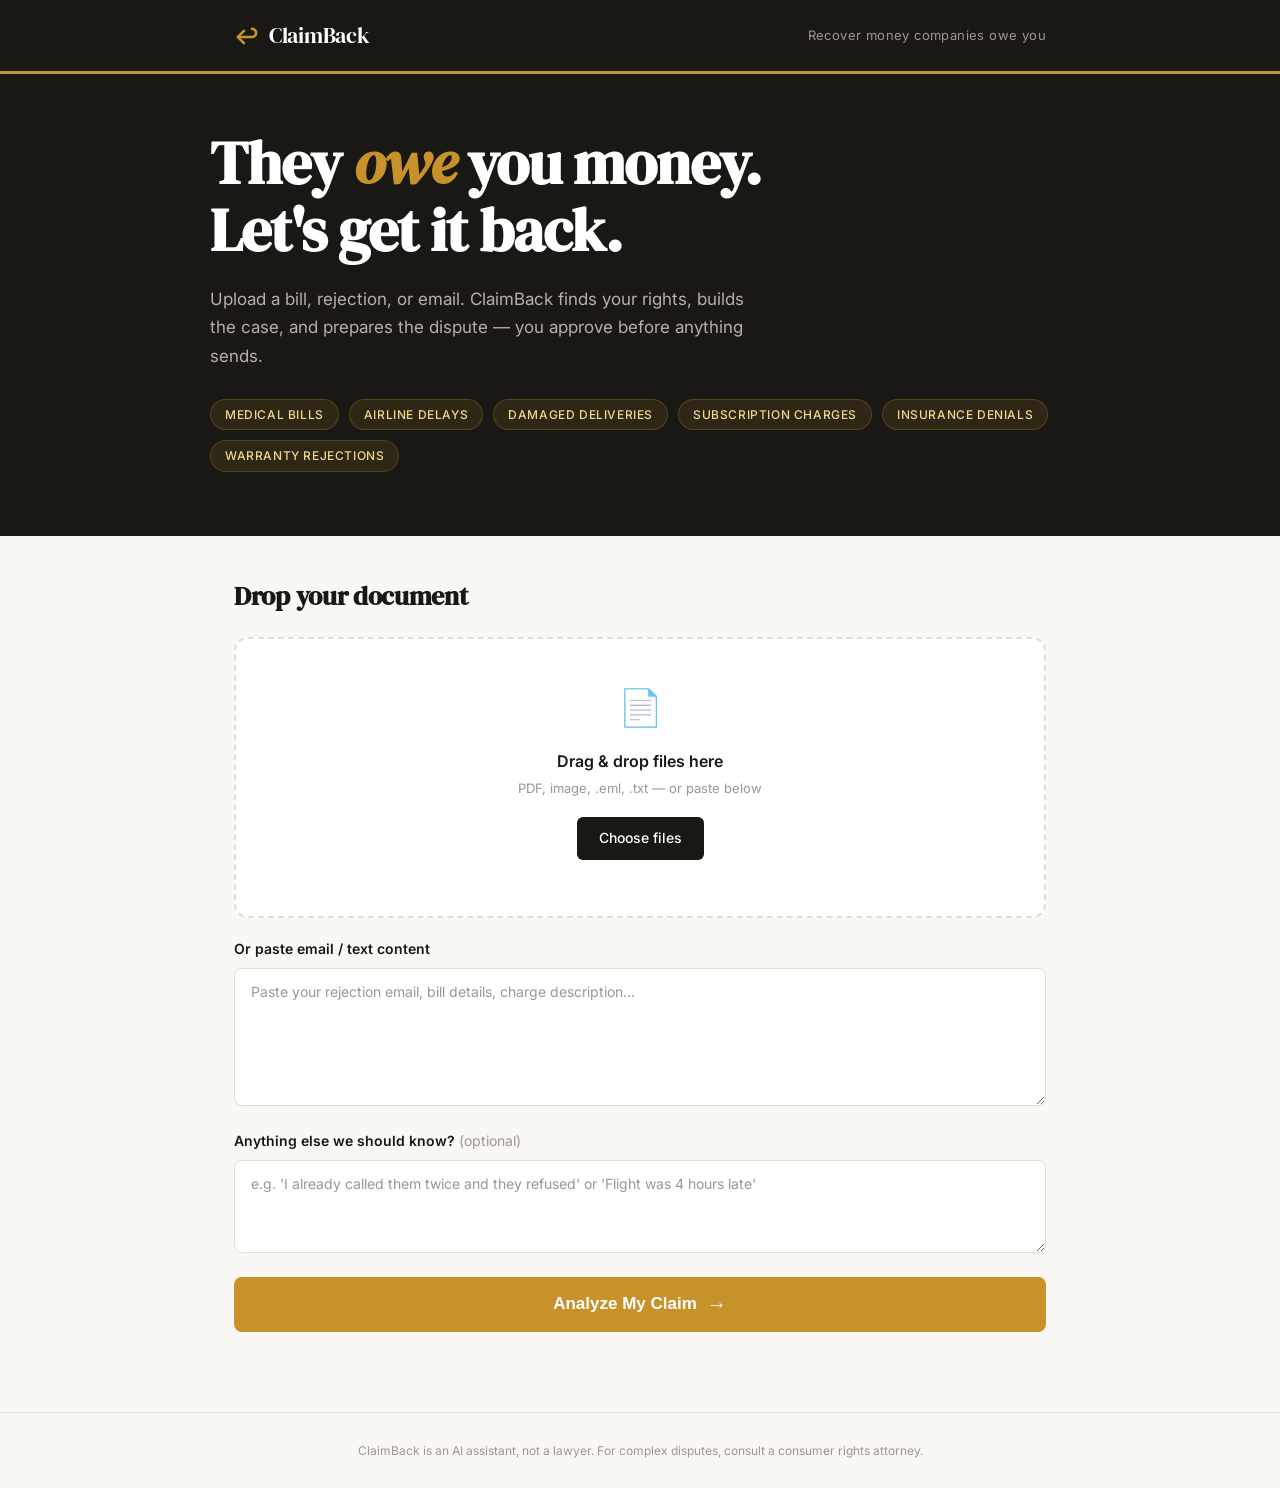
==== templates/index.html @ 79a7c95d "first commit" ====
<!DOCTYPE html>
<html lang="en">
<head>
  <meta charset="UTF-8" />
  <meta name="viewport" content="width=device-width, initial-scale=1.0" />
  <title>ClaimBack — Recover What's Yours</title>
  <link rel="preconnect" href="https://fonts.googleapis.com" />
  <link href="https://fonts.googleapis.com/css2?family=DM+Serif+Display:ital@0;1&family=Inter:wght@400;500;600&family=JetBrains+Mono:wght@400;500&display=swap" rel="stylesheet" />
  <link rel="stylesheet" href="/static/css/style.css" />
</head>
<body>

  <!-- HEADER -->
  <header class="site-header">
    <div class="header-inner">
      <div class="logo">
        <span class="logo-mark">↩</span>
        <span class="logo-text">ClaimBack</span>
      </div>
      <p class="header-tagline">Recover money companies owe you</p>
    </div>
  </header>

  <!-- HERO -->
  <section class="hero" id="start">
    <div class="hero-inner">
      <h1 class="hero-headline">
        They <em>owe</em> you money.<br/>Let's get it back.
      </h1>
      <p class="hero-sub">Upload a bill, rejection, or email. ClaimBack finds your rights, builds the case, and prepares the dispute — you approve before anything sends.</p>
      <div class="hero-types">
        <span>Medical bills</span>
        <span>Airline delays</span>
        <span>Damaged deliveries</span>
        <span>Subscription charges</span>
        <span>Insurance denials</span>
        <span>Warranty rejections</span>
      </div>
    </div>
  </section>

  <!-- UPLOAD PANEL -->
  <main class="main-panel">
    <div class="upload-section" id="upload-section">
      <h2 class="section-label">Drop your document</h2>

      <div class="drop-zone" id="drop-zone">
        <div class="drop-icon">📄</div>
        <p class="drop-primary">Drag & drop files here</p>
        <p class="drop-secondary">PDF, image, .eml, .txt — or paste below</p>
        <label class="btn-upload" for="file-input">Choose files</label>
        <input type="file" id="file-input" multiple accept=".pdf,.png,.jpg,.jpeg,.gif,.webp,.txt,.eml,.msg" hidden />
        <div class="file-list" id="file-list"></div>
      </div>

      <div class="paste-area">
        <label class="paste-label" for="pasted-text">Or paste email / text content</label>
        <textarea id="pasted-text" rows="5" placeholder="Paste your rejection email, bill details, charge description..."></textarea>
      </div>

      <div class="context-area">
        <label class="paste-label" for="user-context">Anything else we should know? <span class="optional">(optional)</span></label>
        <textarea id="user-context" rows="3" placeholder="e.g. 'I already called them twice and they refused' or 'Flight was 4 hours late'"></textarea>
      </div>

      <button class="btn-analyze" id="btn-analyze">
        <span class="btn-text">Analyze My Claim</span>
        <span class="btn-icon">→</span>
      </button>
    </div>

    <!-- LOADING STATE -->
    <div class="loading-state hidden" id="loading-state">
      <div class="pulse-ring"></div>
      <p class="loading-text">Reading your documents...</p>
      <p class="loading-sub">Identifying claim type, legal basis, and dispute path</p>
    </div>

    <!-- RESULTS PANEL -->
    <div class="results-panel hidden" id="results-panel">

      <!-- Claim Overview -->
      <div class="result-card card-overview">
        <div class="card-header">
          <h2 id="res-claim-type">Claim Type</h2>
          <div class="strength-badge" id="res-strength-badge">
            <span id="res-strength">—</span>
          </div>
        </div>
        <p class="card-summary" id="res-summary">—</p>
        <div class="meta-row">
          <div class="meta-item">
            <span class="meta-label">Amount at stake</span>
            <span class="meta-value" id="res-amount">—</span>
          </div>
          <div class="meta-item">
            <span class="meta-label">Best path</span>
            <span class="meta-value" id="res-path">—</span>
          </div>
          <div class="meta-item">
            <span class="meta-label">Submit to</span>
            <span class="meta-value" id="res-submit-to">—</span>
          </div>
        </div>
      </div>

      <!-- Legal Basis -->
      <div class="result-card card-legal">
        <h3 class="card-title">Your Legal Basis</h3>
        <ul class="legal-list" id="res-legal-list"></ul>
      </div>

      <!-- Action Steps -->
      <div class="result-card card-steps">
        <h3 class="card-title">Dispute Plan</h3>
        <ol class="steps-list" id="res-steps-list"></ol>
        <div class="escalation-note" id="res-escalation"></div>
      </div>

      <!-- Missing Evidence / Questions -->
      <div class="result-card card-questions hidden" id="card-questions">
        <h3 class="card-title">⚠ We need a bit more</h3>
        <p class="card-subtitle" id="res-missing-intro">Before we can finalize your claim, please answer:</p>
        <div class="questions-list" id="res-questions-list"></div>
        <div class="reply-area">
          <textarea id="user-reply" rows="4" placeholder="Your answers here..."></textarea>
          <button class="btn-refine" id="btn-refine">
            <span>Update Claim</span>
            <span>→</span>
          </button>
        </div>
      </div>

      <!-- Draft Letter -->
      <div class="result-card card-letter">
        <div class="card-title-row">
          <h3 class="card-title">Draft Claim Letter</h3>
          <button class="btn-copy" id="btn-copy-letter" title="Copy letter">Copy</button>
        </div>
        <pre class="letter-preview" id="res-letter"></pre>
      </div>

      <!-- Approval -->
      <div class="approval-bar" id="approval-bar">
        <div class="approval-info">
          <p class="approval-headline">Ready to submit?</p>
          <p class="approval-sub" id="approval-method-desc">—</p>
        </div>
        <div class="approval-actions">
          <button class="btn-edit-more" id="btn-edit-more">Adjust claim</button>
          <button class="btn-approve" id="btn-approve">
            <span>Approve & Submit</span>
            <span>✓</span>
          </button>
        </div>
      </div>

      <!-- Submitted Confirmation -->
      <div class="confirmation-panel hidden" id="confirmation-panel">
        <div class="confirm-icon">✓</div>
        <h2 class="confirm-headline">Claim Package Ready</h2>
        <p class="confirm-sub" id="confirm-instructions"></p>
        <div class="confirm-actions">
          <button class="btn-copy-all" id="btn-copy-all">Copy full claim package</button>
          <button class="btn-new-claim" onclick="resetApp()">Start a new claim</button>
        </div>
      </div>

    </div>
  </main>

  <!-- FOOTER -->
  <footer class="site-footer">
    <p>ClaimBack is an AI assistant, not a lawyer. For complex disputes, consult a consumer rights attorney.</p>
  </footer>

  <script src="/static/js/app.js"></script>
</body>
</html>
---- static/css/style.css ----
/* ===================================================
   CLAIMBACK — Design tokens
   Palette: Near-black charcoal + amber gold + slate + warm white
   Typography: DM Serif Display (display) + Inter (body) + JetBrains Mono (letter)
   Signature: The "receipt tape" letter preview with monospaced font
=================================================== */

:root {
  --ink: #1a1814;
  --ink-muted: #5a5650;
  --ink-faint: #9b978f;
  --gold: #c8922a;
  --gold-light: #f0d98a;
  --gold-bg: #fdf6e3;
  --slate: #3a4a5c;
  --slate-light: #dce6f0;
  --cream: #faf8f4;
  --white: #ffffff;
  --red: #c0392b;
  --red-bg: #fdecea;
  --green: #1e7e5a;
  --green-bg: #e6f5ef;
  --border: #e2ddd6;
  --shadow-sm: 0 1px 3px rgba(26,24,20,0.08);
  --shadow-md: 0 4px 16px rgba(26,24,20,0.10);
  --shadow-lg: 0 12px 40px rgba(26,24,20,0.14);
  --radius: 8px;
  --radius-lg: 14px;
}

*, *::before, *::after { box-sizing: border-box; margin: 0; padding: 0; }

body {
  font-family: 'Inter', sans-serif;
  background: var(--cream);
  color: var(--ink);
  line-height: 1.6;
  min-height: 100vh;
}

/* ===== HEADER ===== */
.site-header {
  background: var(--ink);
  padding: 18px 0;
  position: sticky;
  top: 0;
  z-index: 100;
  border-bottom: 3px solid var(--gold);
}

.header-inner {
  max-width: 860px;
  margin: 0 auto;
  padding: 0 24px;
  display: flex;
  align-items: center;
  justify-content: space-between;
}

.logo {
  display: flex;
  align-items: center;
  gap: 10px;
}

.logo-mark {
  font-size: 22px;
  color: var(--gold);
  font-weight: 700;
  line-height: 1;
}

.logo-text {
  font-family: 'DM Serif Display', serif;
  font-size: 22px;
  color: var(--white);
  letter-spacing: -0.3px;
}

.header-tagline {
  font-size: 13px;
  color: var(--ink-faint);
  letter-spacing: 0.4px;
}

/* ===== HERO ===== */
.hero {
  background: var(--ink);
  padding: 56px 24px 64px;
}

.hero-inner {
  max-width: 860px;
  margin: 0 auto;
}

.hero-headline {
  font-family: 'DM Serif Display', serif;
  font-size: clamp(38px, 6vw, 60px);
  color: var(--white);
  line-height: 1.12;
  letter-spacing: -1px;
  margin-bottom: 20px;
}

.hero-headline em {
  font-style: italic;
  color: var(--gold);
}

.hero-sub {
  color: #b8b0a4;
  font-size: 17px;
  max-width: 560px;
  margin-bottom: 28px;
  line-height: 1.7;
}

.hero-types {
  display: flex;
  flex-wrap: wrap;
  gap: 10px;
}

.hero-types span {
  font-size: 12px;
  font-weight: 500;
  letter-spacing: 0.6px;
  text-transform: uppercase;
  color: var(--gold-light);
  background: rgba(200,146,42,0.12);
  border: 1px solid rgba(200,146,42,0.25);
  border-radius: 20px;
  padding: 5px 14px;
}

/* ===== MAIN PANEL ===== */
.main-panel {
  max-width: 860px;
  margin: 0 auto;
  padding: 40px 24px 80px;
}

/* ===== UPLOAD SECTION ===== */
.upload-section {}

.section-label {
  font-family: 'DM Serif Display', serif;
  font-size: 26px;
  color: var(--ink);
  margin-bottom: 20px;
  letter-spacing: -0.3px;
}

.drop-zone {
  border: 2px dashed var(--border);
  border-radius: var(--radius-lg);
  padding: 40px 32px;
  text-align: center;
  background: var(--white);
  transition: border-color 0.2s, background 0.2s;
  cursor: pointer;
  margin-bottom: 20px;
}

.drop-zone.drag-over {
  border-color: var(--gold);
  background: var(--gold-bg);
}

.drop-icon { font-size: 36px; margin-bottom: 12px; }

.drop-primary {
  font-size: 16px;
  font-weight: 600;
  color: var(--ink);
  margin-bottom: 4px;
}

.drop-secondary {
  font-size: 13px;
  color: var(--ink-faint);
  margin-bottom: 18px;
}

.btn-upload {
  display: inline-block;
  background: var(--ink);
  color: var(--white);
  font-size: 14px;
  font-weight: 500;
  padding: 10px 22px;
  border-radius: 6px;
  cursor: pointer;
  transition: background 0.15s;
}

.btn-upload:hover { background: var(--slate); }

.file-list {
  margin-top: 16px;
  display: flex;
  flex-wrap: wrap;
  gap: 8px;
  justify-content: center;
}

.file-chip {
  display: flex;
  align-items: center;
  gap: 6px;
  background: var(--gold-bg);
  border: 1px solid var(--gold-light);
  border-radius: 20px;
  padding: 4px 12px;
  font-size: 13px;
  color: var(--ink);
}

.file-chip button {
  background: none;
  border: none;
  cursor: pointer;
  color: var(--ink-faint);
  font-size: 15px;
  line-height: 1;
  padding: 0;
}

.paste-label {
  display: block;
  font-size: 14px;
  font-weight: 600;
  color: var(--ink);
  margin-bottom: 8px;
}

.paste-label .optional {
  font-weight: 400;
  color: var(--ink-faint);
}

.paste-area, .context-area {
  margin-bottom: 16px;
}

textarea {
  width: 100%;
  border: 1.5px solid var(--border);
  border-radius: var(--radius);
  padding: 12px 16px;
  font-family: 'Inter', sans-serif;
  font-size: 14px;
  color: var(--ink);
  background: var(--white);
  resize: vertical;
  transition: border-color 0.15s;
  line-height: 1.6;
}

textarea:focus {
  outline: none;
  border-color: var(--gold);
}

textarea::placeholder { color: var(--ink-faint); }

.btn-analyze {
  width: 100%;
  display: flex;
  align-items: center;
  justify-content: center;
  gap: 10px;
  background: var(--gold);
  color: var(--white);
  border: none;
  border-radius: var(--radius);
  padding: 16px 32px;
  font-size: 17px;
  font-weight: 600;
  cursor: pointer;
  transition: background 0.15s, transform 0.1s;
  margin-top: 8px;
}

.btn-analyze:hover { background: #b07c20; }
.btn-analyze:active { transform: scale(0.99); }

.btn-icon { font-size: 20px; }

/* ===== LOADING ===== */
.loading-state {
  text-align: center;
  padding: 60px 0;
}

.pulse-ring {
  width: 56px;
  height: 56px;
  border: 4px solid var(--gold-light);
  border-top-color: var(--gold);
  border-radius: 50%;
  margin: 0 auto 24px;
  animation: spin 0.9s linear infinite;
}

@keyframes spin { to { transform: rotate(360deg); } }

.loading-text {
  font-family: 'DM Serif Display', serif;
  font-size: 22px;
  color: var(--ink);
  margin-bottom: 6px;
}

.loading-sub {
  font-size: 14px;
  color: var(--ink-faint);
}

/* ===== RESULTS ===== */
.results-panel {
  display: flex;
  flex-direction: column;
  gap: 20px;
}

.result-card {
  background: var(--white);
  border: 1.5px solid var(--border);
  border-radius: var(--radius-lg);
  padding: 28px 32px;
  box-shadow: var(--shadow-sm);
}

/* Overview card */
.card-overview {
  border-left: 5px solid var(--gold);
}

.card-header {
  display: flex;
  align-items: flex-start;
  justify-content: space-between;
  margin-bottom: 12px;
  gap: 16px;
}

.card-header h2 {
  font-family: 'DM Serif Display', serif;
  font-size: 22px;
  color: var(--ink);
  letter-spacing: -0.2px;
}

.strength-badge {
  flex-shrink: 0;
  border-radius: 20px;
  padding: 5px 14px;
  font-size: 13px;
  font-weight: 600;
  letter-spacing: 0.5px;
  text-transform: uppercase;
}

.strength-badge.strong { background: var(--green-bg); color: var(--green); }
.strength-badge.moderate { background: var(--gold-bg); color: var(--gold); }
.strength-badge.weak { background: var(--red-bg); color: var(--red); }

.card-summary {
  color: var(--ink-muted);
  font-size: 15px;
  margin-bottom: 20px;
  line-height: 1.7;
}

.meta-row {
  display: flex;
  gap: 32px;
  flex-wrap: wrap;
}

.meta-item {}

.meta-label {
  display: block;
  font-size: 11px;
  font-weight: 600;
  text-transform: uppercase;
  letter-spacing: 0.7px;
  color: var(--ink-faint);
  margin-bottom: 3px;
}

.meta-value {
  font-size: 16px;
  font-weight: 600;
  color: var(--ink);
}

/* Legal card */
.card-title {
  font-family: 'DM Serif Display', serif;
  font-size: 18px;
  color: var(--ink);
  margin-bottom: 14px;
}

.card-subtitle {
  font-size: 14px;
  color: var(--ink-muted);
  margin-bottom: 14px;
}

.legal-list {
  list-style: none;
  display: flex;
  flex-wrap: wrap;
  gap: 8px;
}

.legal-list li {
  background: var(--slate-light);
  color: var(--slate);
  font-size: 13px;
  font-weight: 500;
  padding: 5px 14px;
  border-radius: 20px;
  border: 1px solid #c8d8ea;
}

/* Steps */
.steps-list {
  list-style: none;
  counter-reset: steps;
  display: flex;
  flex-direction: column;
  gap: 10px;
  margin-bottom: 16px;
}

.steps-list li {
  counter-increment: steps;
  display: flex;
  gap: 14px;
  align-items: flex-start;
  font-size: 15px;
  color: var(--ink);
  line-height: 1.6;
}

.steps-list li::before {
  content: counter(steps);
  flex-shrink: 0;
  width: 26px;
  height: 26px;
  background: var(--ink);
  color: var(--white);
  border-radius: 50%;
  font-size: 12px;
  font-weight: 700;
  display: flex;
  align-items: center;
  justify-content: center;
  margin-top: 2px;
}

.escalation-note {
  background: var(--gold-bg);
  border-left: 3px solid var(--gold);
  border-radius: 0 var(--radius) var(--radius) 0;
  padding: 10px 14px;
  font-size: 13px;
  color: var(--ink-muted);
  display: none;
}

.escalation-note.visible { display: block; }

/* Questions card */
.card-questions {
  border: 2px solid var(--gold);
}

.questions-list {
  display: flex;
  flex-direction: column;
  gap: 8px;
  margin-bottom: 14px;
}

.question-item {
  background: var(--gold-bg);
  border-radius: var(--radius);
  padding: 10px 14px;
  font-size: 14px;
  color: var(--ink);
  line-height: 1.6;
}

.question-item::before {
  content: "→ ";
  color: var(--gold);
  font-weight: 600;
}

.reply-area {
  display: flex;
  flex-direction: column;
  gap: 10px;
}

.btn-refine {
  align-self: flex-end;
  display: flex;
  gap: 8px;
  align-items: center;
  background: var(--gold);
  color: var(--white);
  border: none;
  border-radius: 6px;
  padding: 10px 20px;
  font-size: 14px;
  font-weight: 600;
  cursor: pointer;
  transition: background 0.15s;
}

.btn-refine:hover { background: #b07c20; }

/* Letter */
.card-letter {
  background: #fefcf7;
}

.card-title-row {
  display: flex;
  align-items: center;
  justify-content: space-between;
  margin-bottom: 16px;
}

.btn-copy {
  background: none;
  border: 1.5px solid var(--border);
  border-radius: 6px;
  padding: 6px 14px;
  font-size: 13px;
  font-weight: 500;
  cursor: pointer;
  color: var(--ink);
  transition: all 0.15s;
}

.btn-copy:hover { border-color: var(--ink); }
.btn-copy.copied { border-color: var(--green); color: var(--green); }

.letter-preview {
  font-family: 'JetBrains Mono', monospace;
  font-size: 13px;
  line-height: 1.8;
  color: var(--ink);
  white-space: pre-wrap;
  word-break: break-word;
  background: var(--white);
  border: 1.5px solid var(--border);
  border-radius: var(--radius);
  padding: 20px 24px;
  /* Signature element: receipt tape top edge */
  border-top: none;
  position: relative;
}

.letter-preview::before {
  content: '';
  display: block;
  position: absolute;
  top: 0;
  left: -1.5px;
  right: -1.5px;
  height: 8px;
  background: repeating-linear-gradient(
    90deg,
    var(--border) 0px,
    var(--border) 6px,
    transparent 6px,
    transparent 12px
  );
  border-radius: var(--radius) var(--radius) 0 0;
}

/* ===== APPROVAL BAR ===== */
.approval-bar {
  background: var(--ink);
  border-radius: var(--radius-lg);
  padding: 24px 28px;
  display: flex;
  align-items: center;
  justify-content: space-between;
  gap: 20px;
  flex-wrap: wrap;
}

.approval-headline {
  font-family: 'DM Serif Display', serif;
  font-size: 18px;
  color: var(--white);
  margin-bottom: 4px;
}

.approval-sub {
  font-size: 13px;
  color: #9b978f;
}

.approval-actions {
  display: flex;
  gap: 12px;
  align-items: center;
}

.btn-edit-more {
  background: none;
  border: 1.5px solid rgba(255,255,255,0.25);
  color: var(--white);
  border-radius: 6px;
  padding: 10px 18px;
  font-size: 14px;
  font-weight: 500;
  cursor: pointer;
  transition: border-color 0.15s;
}

.btn-edit-more:hover { border-color: rgba(255,255,255,0.6); }

.btn-approve {
  display: flex;
  gap: 8px;
  align-items: center;
  background: var(--gold);
  color: var(--white);
  border: none;
  border-radius: 6px;
  padding: 10px 22px;
  font-size: 15px;
  font-weight: 600;
  cursor: pointer;
  transition: background 0.15s;
}

.btn-approve:hover { background: #b07c20; }

/* ===== CONFIRMATION ===== */
.confirmation-panel {
  text-align: center;
  padding: 48px 32px;
  background: var(--green-bg);
  border: 2px solid var(--green);
  border-radius: var(--radius-lg);
}

.confirm-icon {
  width: 60px;
  height: 60px;
  background: var(--green);
  color: var(--white);
  border-radius: 50%;
  font-size: 26px;
  font-weight: 700;
  display: flex;
  align-items: center;
  justify-content: center;
  margin: 0 auto 20px;
}

.confirm-headline {
  font-family: 'DM Serif Display', serif;
  font-size: 26px;
  color: var(--green);
  margin-bottom: 10px;
}

.confirm-sub {
  font-size: 15px;
  color: var(--ink-muted);
  max-width: 500px;
  margin: 0 auto 28px;
  line-height: 1.7;
}

.confirm-actions {
  display: flex;
  gap: 12px;
  justify-content: center;
  flex-wrap: wrap;
}

.btn-copy-all, .btn-new-claim {
  border-radius: 6px;
  padding: 11px 22px;
  font-size: 14px;
  font-weight: 600;
  cursor: pointer;
  transition: all 0.15s;
}

.btn-copy-all {
  background: var(--green);
  color: var(--white);
  border: none;
}

.btn-copy-all:hover { opacity: 0.88; }

.btn-new-claim {
  background: none;
  border: 2px solid var(--green);
  color: var(--green);
}

.btn-new-claim:hover { background: rgba(30,126,90,0.08); }

/* ===== FOOTER ===== */
.site-footer {
  text-align: center;
  padding: 28px 24px;
  font-size: 12px;
  color: var(--ink-faint);
  border-top: 1px solid var(--border);
}

/* ===== UTILITIES ===== */
.hidden { display: none !important; }

@media (max-width: 600px) {
  .header-tagline { display: none; }
  .result-card { padding: 20px 18px; }
  .approval-bar { flex-direction: column; }
  .meta-row { gap: 16px; }
}
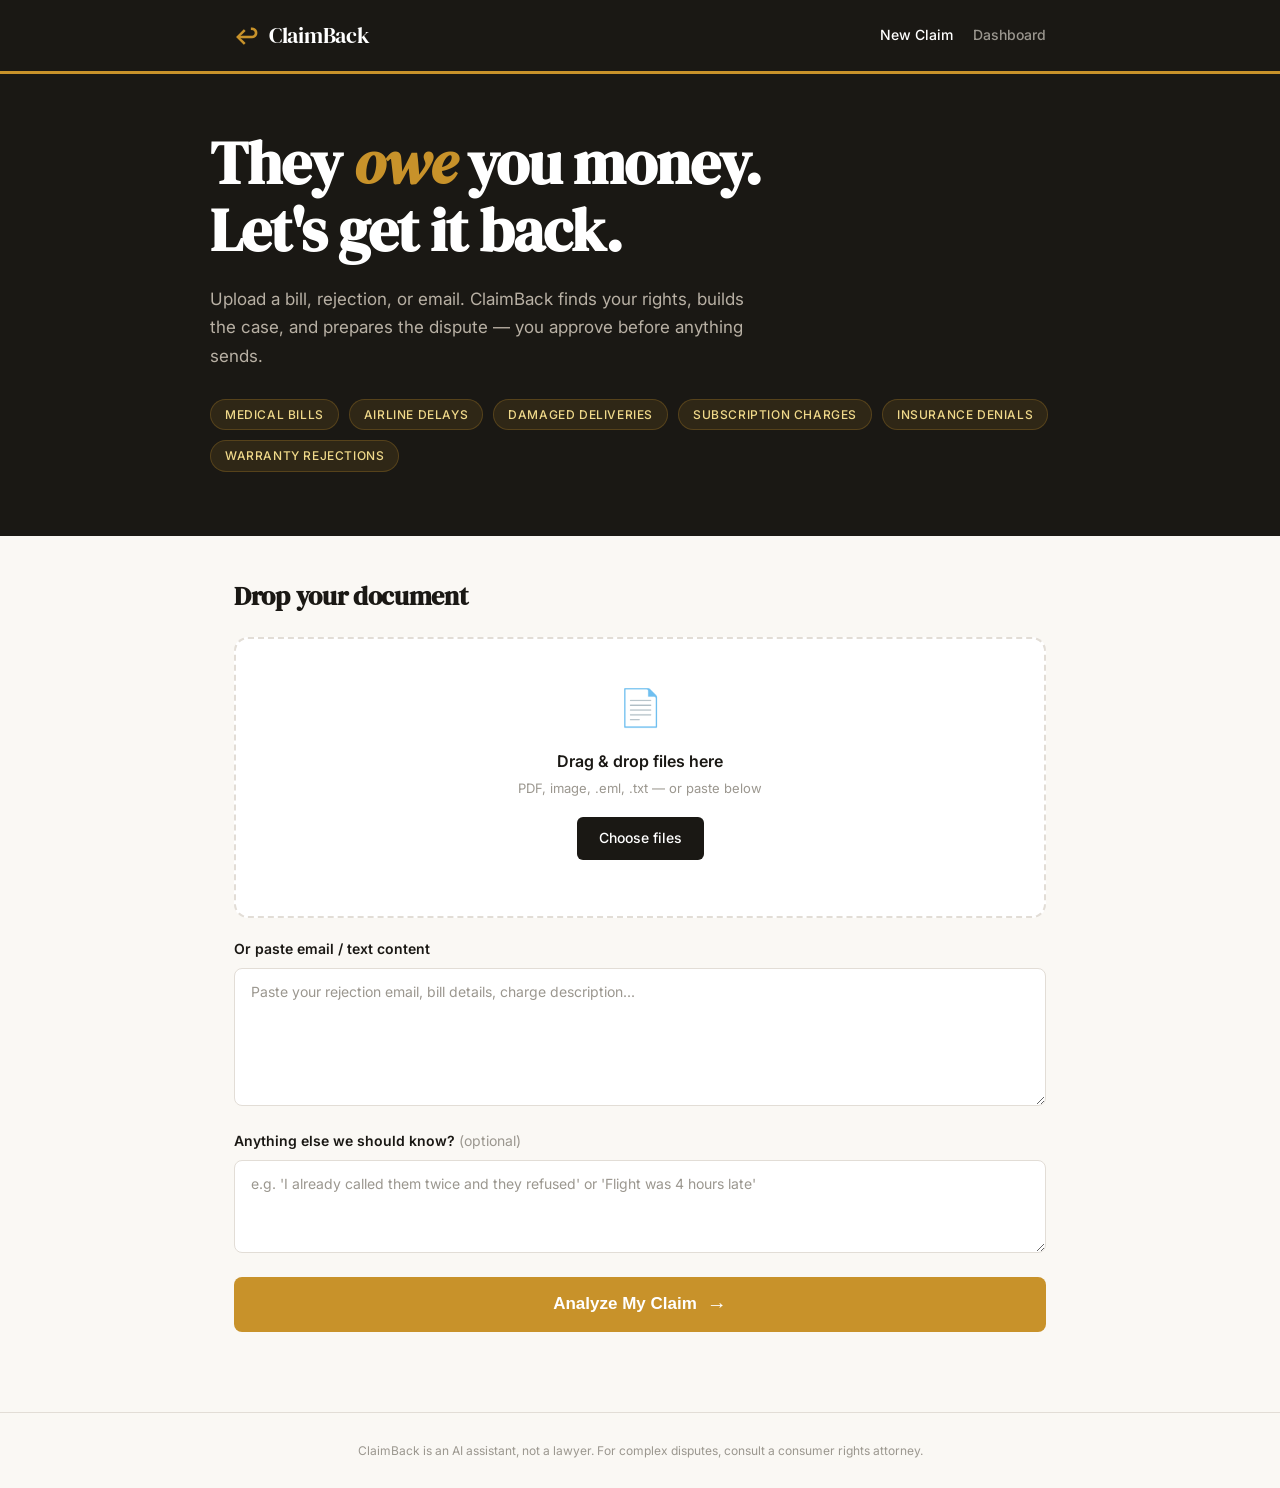
==== commit d2f35dad: "feat: Implement dashboard and claim detail pages with OCR support - Added new models for claims with" ====
--- a/templates/index.html
+++ b/templates/index.html
@@ -7,6 +7,7 @@
   <link rel="preconnect" href="https://fonts.googleapis.com" />
   <link href="https://fonts.googleapis.com/css2?family=DM+Serif+Display:ital@0;1&family=Inter:wght@400;500;600&family=JetBrains+Mono:wght@400;500&display=swap" rel="stylesheet" />
   <link rel="stylesheet" href="/static/css/style.css" />
+  <link rel="stylesheet" href="/static/css/dashboard.css" />
 </head>
 <body>
 
@@ -17,7 +18,10 @@
         <span class="logo-mark">↩</span>
         <span class="logo-text">ClaimBack</span>
       </div>
-      <p class="header-tagline">Recover money companies owe you</p>
+      <nav class="header-nav">
+        <a href="/" class="nav-link active">New Claim</a>
+        <a href="/dashboard" class="nav-link">Dashboard</a>
+      </nav>
     </div>
   </header>
 
@@ -67,6 +71,12 @@
         <span class="btn-text">Analyze My Claim</span>
         <span class="btn-icon">→</span>
       </button>
+    </div>
+
+    <!-- OCR NOTICE (shown when scanned docs detected) -->
+    <div class="ocr-notice hidden" id="ocr-notice">
+      <span class="ocr-icon">📷</span>
+      <span id="ocr-notice-text">Scanned document detected — running OCR before analysis</span>
     </div>
 
     <!-- LOADING STATE -->
@@ -162,7 +172,8 @@
         <p class="confirm-sub" id="confirm-instructions"></p>
         <div class="confirm-actions">
           <button class="btn-copy-all" id="btn-copy-all">Copy full claim package</button>
-          <button class="btn-new-claim" onclick="resetApp()">Start a new claim</button>
+          <a href="/dashboard" class="btn-new-claim" style="text-decoration:none;display:inline-block;line-height:1.5">View all claims</a>
+          <button class="btn-new-claim" onclick="resetApp()">New claim</button>
         </div>
       </div>
 
--- a/static/css/dashboard.css
+++ b/static/css/dashboard.css
@@ -0,0 +1,318 @@
+/* ===================================================
+   ClaimBack Dashboard & Detail styles
+=================================================== */
+
+/* ── Nav ── */
+.header-nav {
+  display: flex;
+  gap: 20px;
+  align-items: center;
+}
+
+.nav-link {
+  font-size: 14px;
+  font-weight: 500;
+  color: #9b978f;
+  text-decoration: none;
+  transition: color 0.15s;
+}
+
+.nav-link:hover, .nav-link.active { color: var(--white); }
+
+/* ── Dashboard layout ── */
+.dash-main {
+  max-width: 1080px;
+  margin: 0 auto;
+  padding: 36px 24px 80px;
+}
+
+/* ── Stats strip ── */
+.stats-strip {
+  display: grid;
+  grid-template-columns: repeat(4, 1fr);
+  gap: 16px;
+  margin-bottom: 36px;
+}
+
+.stat-block {
+  background: var(--white);
+  border: 1.5px solid var(--border);
+  border-radius: var(--radius-lg);
+  padding: 22px 24px;
+  display: flex;
+  flex-direction: column;
+  gap: 4px;
+}
+
+.stat-block.highlight {
+  background: var(--ink);
+  border-color: var(--ink);
+}
+
+.stat-num {
+  font-family: 'DM Serif Display', serif;
+  font-size: 32px;
+  color: var(--ink);
+  line-height: 1;
+  letter-spacing: -0.5px;
+}
+
+.stat-block.highlight .stat-num { color: var(--gold); }
+
+.stat-label {
+  font-size: 12px;
+  font-weight: 600;
+  text-transform: uppercase;
+  letter-spacing: 0.6px;
+  color: var(--ink-faint);
+}
+
+.stat-block.highlight .stat-label { color: #9b978f; }
+
+/* ── Section ── */
+.dash-section {
+  background: var(--white);
+  border: 1.5px solid var(--border);
+  border-radius: var(--radius-lg);
+  overflow: hidden;
+}
+
+.dash-section-header {
+  display: flex;
+  align-items: center;
+  justify-content: space-between;
+  padding: 20px 24px;
+  border-bottom: 1px solid var(--border);
+}
+
+.dash-section-title {
+  font-family: 'DM Serif Display', serif;
+  font-size: 20px;
+  color: var(--ink);
+}
+
+.btn-new-dash {
+  background: var(--gold);
+  color: var(--white);
+  text-decoration: none;
+  font-size: 14px;
+  font-weight: 600;
+  padding: 8px 18px;
+  border-radius: 6px;
+  transition: background 0.15s;
+}
+
+.btn-new-dash:hover { background: #b07c20; }
+
+/* ── Claims table ── */
+.claims-table-wrap {
+  overflow-x: auto;
+}
+
+.claims-table {
+  width: 100%;
+  border-collapse: collapse;
+  font-size: 14px;
+}
+
+.claims-table thead th {
+  text-align: left;
+  padding: 10px 16px;
+  font-size: 11px;
+  font-weight: 600;
+  text-transform: uppercase;
+  letter-spacing: 0.6px;
+  color: var(--ink-faint);
+  border-bottom: 1px solid var(--border);
+  background: var(--cream);
+  white-space: nowrap;
+}
+
+.claims-table tbody tr {
+  border-bottom: 1px solid var(--border);
+  transition: background 0.1s;
+}
+
+.claims-table tbody tr:last-child { border-bottom: none; }
+.claims-table tbody tr:hover { background: var(--cream); }
+
+.claims-table td {
+  padding: 12px 16px;
+  vertical-align: middle;
+  color: var(--ink);
+}
+
+.td-id     { color: var(--ink-faint); font-size: 12px; width: 36px; }
+.td-type   { font-weight: 500; white-space: nowrap; max-width: 160px; }
+.td-summary { color: var(--ink-muted); max-width: 300px; }
+.td-amount { font-family: 'JetBrains Mono', monospace; font-size: 13px; white-space: nowrap; }
+.td-date   { color: var(--ink-faint); font-size: 12px; white-space: nowrap; }
+
+.link-view {
+  color: var(--gold);
+  font-weight: 600;
+  text-decoration: none;
+  font-size: 13px;
+  white-space: nowrap;
+}
+
+.link-view:hover { text-decoration: underline; }
+
+/* ── Badges ── */
+.badge-strength {
+  display: inline-block;
+  border-radius: 20px;
+  padding: 3px 10px;
+  font-size: 11px;
+  font-weight: 600;
+  text-transform: uppercase;
+  letter-spacing: 0.5px;
+}
+
+.badge-strength.strong   { background: var(--green-bg);  color: var(--green); }
+.badge-strength.moderate { background: var(--gold-bg);   color: var(--gold); }
+.badge-strength.weak     { background: var(--red-bg);    color: var(--red); }
+
+.badge-status {
+  display: inline-block;
+  border-radius: 20px;
+  padding: 3px 10px;
+  font-size: 11px;
+  font-weight: 600;
+  text-transform: uppercase;
+  letter-spacing: 0.5px;
+}
+
+.badge-status.pending   { background: #f0f0ee; color: var(--ink-faint); }
+.badge-status.analyzed  { background: var(--slate-light); color: var(--slate); }
+.badge-status.approved  { background: var(--gold-bg); color: var(--gold); }
+.badge-status.submitted { background: #e8eaf6; color: #3949ab; }
+.badge-status.resolved  { background: var(--green-bg); color: var(--green); }
+.badge-status.error     { background: var(--red-bg); color: var(--red); }
+.badge-status.closed    { background: #f0f0ee; color: var(--ink-faint); }
+
+.ocr-tag {
+  font-size: 12px;
+  color: var(--slate);
+  background: var(--slate-light);
+  border-radius: 4px;
+  padding: 2px 7px;
+  white-space: nowrap;
+}
+
+/* ── Empty state ── */
+.empty-state {
+  padding: 48px;
+  text-align: center;
+  color: var(--ink-faint);
+}
+
+.empty-state a { color: var(--gold); }
+
+/* ── Detail page ── */
+.detail-breadcrumb {
+  display: flex;
+  align-items: center;
+  gap: 12px;
+  margin-bottom: 24px;
+  font-size: 14px;
+}
+
+.detail-breadcrumb a {
+  color: var(--gold);
+  text-decoration: none;
+  font-weight: 500;
+}
+
+.detail-breadcrumb span { color: var(--ink-faint); }
+
+.detail-actions {
+  display: flex;
+  gap: 12px;
+  margin-top: 8px;
+}
+
+.recovered-amount { color: var(--green); }
+
+/* ── Text input (for modal) ── */
+.text-input {
+  width: 100%;
+  border: 1.5px solid var(--border);
+  border-radius: var(--radius);
+  padding: 10px 14px;
+  font-family: 'Inter', sans-serif;
+  font-size: 14px;
+  color: var(--ink);
+  background: var(--white);
+  transition: border-color 0.15s;
+  margin-bottom: 4px;
+}
+
+.text-input:focus { outline: none; border-color: var(--gold); }
+
+/* ── Modal ── */
+.modal-overlay {
+  position: fixed;
+  inset: 0;
+  background: rgba(26,24,20,0.55);
+  display: flex;
+  align-items: center;
+  justify-content: center;
+  z-index: 500;
+  padding: 24px;
+}
+
+.modal-box {
+  background: var(--white);
+  border-radius: var(--radius-lg);
+  padding: 32px;
+  width: 100%;
+  max-width: 440px;
+  box-shadow: var(--shadow-lg);
+}
+
+.modal-title {
+  font-family: 'DM Serif Display', serif;
+  font-size: 22px;
+  color: var(--ink);
+  margin-bottom: 8px;
+}
+
+.modal-sub {
+  font-size: 14px;
+  color: var(--ink-muted);
+  margin-bottom: 20px;
+}
+
+.modal-actions {
+  display: flex;
+  gap: 10px;
+  justify-content: flex-end;
+  margin-top: 20px;
+}
+
+/* OCR notice on main page */
+.ocr-notice {
+  display: flex;
+  align-items: center;
+  gap: 10px;
+  background: var(--slate-light);
+  border: 1px solid #c8d8ea;
+  border-radius: var(--radius);
+  padding: 10px 16px;
+  font-size: 13px;
+  color: var(--slate);
+  margin-bottom: 16px;
+}
+
+.ocr-notice .ocr-icon { font-size: 18px; flex-shrink: 0; }
+
+/* ── Responsive ── */
+@media (max-width: 800px) {
+  .stats-strip { grid-template-columns: repeat(2, 1fr); }
+}
+
+@media (max-width: 500px) {
+  .stats-strip { grid-template-columns: 1fr 1fr; gap: 10px; }
+  .td-summary, .td-legal { display: none; }
+}
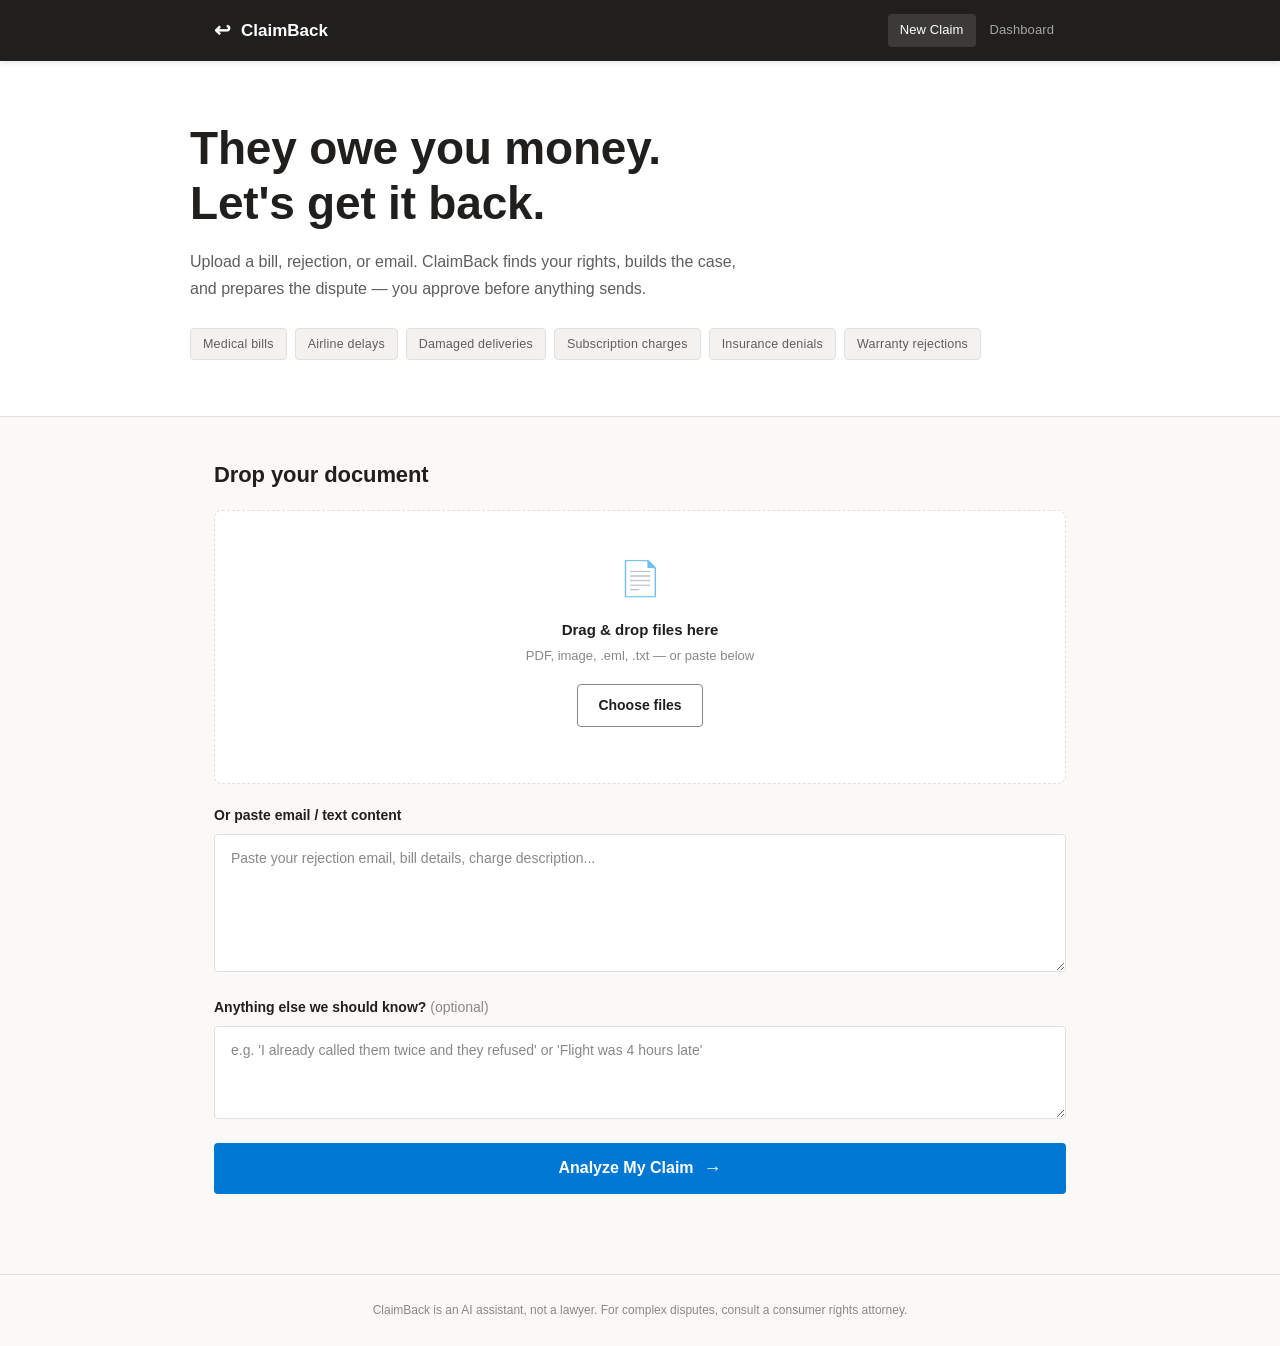
==== commit 70cbed39: "style: Update CSS variables and styles for improved UI consistency and accessibility; enhance HTML s" ====
--- a/templates/index.html
+++ b/templates/index.html
@@ -29,7 +29,7 @@
   <section class="hero" id="start">
     <div class="hero-inner">
       <h1 class="hero-headline">
-        They <em>owe</em> you money.<br/>Let's get it back.
+        They owe you money.<br/>Let's get it back.
       </h1>
       <p class="hero-sub">Upload a bill, rejection, or email. ClaimBack finds your rights, builds the case, and prepares the dispute — you approve before anything sends.</p>
       <div class="hero-types">
@@ -67,7 +67,7 @@
         <textarea id="user-context" rows="3" placeholder="e.g. 'I already called them twice and they refused' or 'Flight was 4 hours late'"></textarea>
       </div>
 
-      <button class="btn-analyze" id="btn-analyze">
+      <button type="button" class="btn-analyze" id="btn-analyze">
         <span class="btn-text">Analyze My Claim</span>
         <span class="btn-icon">→</span>
       </button>
@@ -101,7 +101,7 @@
         <div class="meta-row">
           <div class="meta-item">
             <span class="meta-label">Amount at stake</span>
-            <span class="meta-value" id="res-amount">—</span>
+            <span class="meta-value meta-value--num" id="res-amount">—</span>
           </div>
           <div class="meta-item">
             <span class="meta-label">Best path</span>
@@ -134,7 +134,7 @@
         <div class="questions-list" id="res-questions-list"></div>
         <div class="reply-area">
           <textarea id="user-reply" rows="4" placeholder="Your answers here..."></textarea>
-          <button class="btn-refine" id="btn-refine">
+          <button type="button" class="btn-refine" id="btn-refine">
             <span>Update Claim</span>
             <span>→</span>
           </button>
@@ -145,7 +145,7 @@
       <div class="result-card card-letter">
         <div class="card-title-row">
           <h3 class="card-title">Draft Claim Letter</h3>
-          <button class="btn-copy" id="btn-copy-letter" title="Copy letter">Copy</button>
+          <button type="button" class="btn-copy" id="btn-copy-letter" title="Copy letter">Copy</button>
         </div>
         <pre class="letter-preview" id="res-letter"></pre>
       </div>
@@ -157,8 +157,8 @@
           <p class="approval-sub" id="approval-method-desc">—</p>
         </div>
         <div class="approval-actions">
-          <button class="btn-edit-more" id="btn-edit-more">Adjust claim</button>
-          <button class="btn-approve" id="btn-approve">
+          <button type="button" class="btn-edit-more" id="btn-edit-more">Adjust claim</button>
+          <button type="button" class="btn-approve" id="btn-approve">
             <span>Approve & Submit</span>
             <span>✓</span>
           </button>
@@ -171,9 +171,9 @@
         <h2 class="confirm-headline">Claim Package Ready</h2>
         <p class="confirm-sub" id="confirm-instructions"></p>
         <div class="confirm-actions">
-          <button class="btn-copy-all" id="btn-copy-all">Copy full claim package</button>
+          <button type="button" class="btn-copy-all" id="btn-copy-all">Copy full claim package</button>
           <a href="/dashboard" class="btn-new-claim" style="text-decoration:none;display:inline-block;line-height:1.5">View all claims</a>
-          <button class="btn-new-claim" onclick="resetApp()">New claim</button>
+          <button type="button" class="btn-new-claim" onclick="resetApp()">New claim</button>
         </div>
       </div>
 
@@ -187,4 +187,4 @@
 
   <script src="/static/js/app.js"></script>
 </body>
-</html>
+</html>
--- a/static/css/style.css
+++ b/static/css/style.css
@@ -1,37 +1,45 @@
 /* ===================================================
    CLAIMBACK — Design tokens
-   Palette: Near-black charcoal + amber gold + slate + warm white
-   Typography: DM Serif Display (display) + Inter (body) + JetBrains Mono (letter)
-   Signature: The "receipt tape" letter preview with monospaced font
+   Palette: near-black neutral + a single blue accent + white
+   (reference: microsoft.com — black nav, light content, one accent color)
+   Typography: system UI stack (Segoe UI et al.) + Cascadia/Consolas for data
+   Signature: the claim letter reads as an actual letterhead document
 =================================================== */
 
 :root {
-  --ink: #1a1814;
-  --ink-muted: #5a5650;
-  --ink-faint: #9b978f;
-  --gold: #c8922a;
-  --gold-light: #f0d98a;
-  --gold-bg: #fdf6e3;
-  --slate: #3a4a5c;
-  --slate-light: #dce6f0;
-  --cream: #faf8f4;
+  --ink: #201f1e;
+  --ink-muted: #605e5c;
+  --ink-faint: #8a8886;
+  --accent: #0078d4;
+  --accent-light: #c7e0f4;
+  --accent-bg: #eff6fc;
+  --info: #004e8c;
+  --info-bg: #deecf9;
+  --teal: #038387;
+  --teal-bg: #e3f4f4;
+  --amber: #835c00;
+  --amber-bg: #fff4ce;
+  --green: #107c10;
+  --green-bg: #dff6dd;
+  --red: #d13438;
+  --red-bg: #fde7e9;
+  --neutral-bg: #f3f2f1;
+  --cream: #faf9f8;
   --white: #ffffff;
-  --red: #c0392b;
-  --red-bg: #fdecea;
-  --green: #1e7e5a;
-  --green-bg: #e6f5ef;
-  --border: #e2ddd6;
-  --shadow-sm: 0 1px 3px rgba(26,24,20,0.08);
-  --shadow-md: 0 4px 16px rgba(26,24,20,0.10);
-  --shadow-lg: 0 12px 40px rgba(26,24,20,0.14);
-  --radius: 8px;
-  --radius-lg: 14px;
+  --border: #e1dfdd;
+  --shadow-sm: 0 1px 2px rgba(0,0,0,0.08);
+  --shadow-md: 0 2px 6px rgba(0,0,0,0.10);
+  --shadow-lg: 0 8px 24px rgba(0,0,0,0.16);
+  --radius: 4px;
+  --radius-lg: 8px;
+  --font-ui: -apple-system, BlinkMacSystemFont, 'Segoe UI', Roboto, Helvetica, Arial, sans-serif;
+  --font-mono: 'Cascadia Code', Consolas, 'SFMono-Regular', Menlo, monospace;
 }
 
 *, *::before, *::after { box-sizing: border-box; margin: 0; padding: 0; }
 
 body {
-  font-family: 'Inter', sans-serif;
+  font-family: var(--font-ui);
   background: var(--cream);
   color: var(--ink);
   line-height: 1.6;
@@ -41,15 +49,15 @@
 /* ===== HEADER ===== */
 .site-header {
   background: var(--ink);
-  padding: 18px 0;
+  padding: 14px 0;
   position: sticky;
   top: 0;
   z-index: 100;
-  border-bottom: 3px solid var(--gold);
+  box-shadow: var(--shadow-md); /* anchors the sticky bar visually */
 }
 
 .header-inner {
-  max-width: 860px;
+  max-width: 900px;
   margin: 0 auto;
   padding: 0 24px;
   display: flex;
@@ -64,79 +72,109 @@
 }
 
 .logo-mark {
-  font-size: 22px;
-  color: var(--gold);
-  font-weight: 700;
+  font-size: 20px;
+  color: var(--white);
+  font-weight: 600;
   line-height: 1;
 }
 
 .logo-text {
-  font-family: 'DM Serif Display', serif;
-  font-size: 22px;
-  color: var(--white);
-  letter-spacing: -0.3px;
+  font-family: var(--font-ui);
+  font-weight: 600;
+  font-size: 17px;
+  color: var(--white);
+  letter-spacing: 0;
 }
 
 .header-tagline {
   font-size: 13px;
-  color: var(--ink-faint);
-  letter-spacing: 0.4px;
+  color: #c8c6c4;
+  letter-spacing: 0.2px;
+}
+
+/* ===== HEADER NAV ===== */
+.header-nav {
+  display: flex;
+  align-items: center;
+  gap: 2px;
+}
+
+.nav-link {
+  font-size: 13px;
+  font-weight: 500;
+  color: rgba(255,255,255,0.6);
+  text-decoration: none;
+  padding: 6px 12px;
+  border-radius: var(--radius);
+  transition: color 0.15s, background 0.15s;
+  letter-spacing: 0.1px;
+}
+
+.nav-link:hover {
+  color: var(--white);
+  background: rgba(255,255,255,0.08);
+}
+
+.nav-link.active {
+  color: var(--white);
+  background: rgba(255,255,255,0.12);
 }
 
 /* ===== HERO ===== */
 .hero {
-  background: var(--ink);
-  padding: 56px 24px 64px;
+  background: var(--white);
+  padding: 60px 24px 56px;
+  border-bottom: 1px solid var(--border);
 }
 
 .hero-inner {
-  max-width: 860px;
+  max-width: 900px;
   margin: 0 auto;
 }
 
 .hero-headline {
-  font-family: 'DM Serif Display', serif;
-  font-size: clamp(38px, 6vw, 60px);
-  color: var(--white);
-  line-height: 1.12;
-  letter-spacing: -1px;
-  margin-bottom: 20px;
+  font-family: var(--font-ui);
+  font-weight: 600;
+  font-size: clamp(32px, 5vw, 46px);
+  color: var(--ink);
+  line-height: 1.2;
+  letter-spacing: -0.2px;
+  margin-bottom: 18px;
 }
 
 .hero-headline em {
-  font-style: italic;
-  color: var(--gold);
+  font-style: normal;
+  color: var(--accent);
 }
 
 .hero-sub {
-  color: #b8b0a4;
-  font-size: 17px;
+  color: var(--ink-muted);
+  font-size: 16px;
   max-width: 560px;
-  margin-bottom: 28px;
-  line-height: 1.7;
+  margin-bottom: 26px;
+  line-height: 1.65;
 }
 
 .hero-types {
   display: flex;
   flex-wrap: wrap;
-  gap: 10px;
+  gap: 8px;
 }
 
 .hero-types span {
-  font-size: 12px;
+  font-size: 12.5px;
   font-weight: 500;
-  letter-spacing: 0.6px;
-  text-transform: uppercase;
-  color: var(--gold-light);
-  background: rgba(200,146,42,0.12);
-  border: 1px solid rgba(200,146,42,0.25);
-  border-radius: 20px;
-  padding: 5px 14px;
+  letter-spacing: 0.2px;
+  color: var(--ink-muted);
+  background: var(--neutral-bg);
+  border: 1px solid var(--border);
+  border-radius: var(--radius);
+  padding: 5px 12px;
 }
 
 /* ===== MAIN PANEL ===== */
 .main-panel {
-  max-width: 860px;
+  max-width: 900px;
   margin: 0 auto;
   padding: 40px 24px 80px;
 }
@@ -145,33 +183,34 @@
 .upload-section {}
 
 .section-label {
-  font-family: 'DM Serif Display', serif;
-  font-size: 26px;
-  color: var(--ink);
-  margin-bottom: 20px;
-  letter-spacing: -0.3px;
+  font-family: var(--font-ui);
+  font-weight: 600;
+  font-size: 22px;
+  color: var(--ink);
+  margin-bottom: 18px;
+  letter-spacing: -0.1px;
 }
 
 .drop-zone {
-  border: 2px dashed var(--border);
+  border: 1.5px dashed var(--border);
   border-radius: var(--radius-lg);
   padding: 40px 32px;
   text-align: center;
   background: var(--white);
-  transition: border-color 0.2s, background 0.2s;
+  transition: border-color 0.15s, background 0.15s;
   cursor: pointer;
   margin-bottom: 20px;
 }
 
 .drop-zone.drag-over {
-  border-color: var(--gold);
-  background: var(--gold-bg);
-}
-
-.drop-icon { font-size: 36px; margin-bottom: 12px; }
+  border-color: var(--accent);
+  background: var(--accent-bg);
+}
+
+.drop-icon { font-size: 34px; margin-bottom: 12px; }
 
 .drop-primary {
-  font-size: 16px;
+  font-size: 15px;
   font-weight: 600;
   color: var(--ink);
   margin-bottom: 4px;
@@ -185,17 +224,18 @@
 
 .btn-upload {
   display: inline-block;
-  background: var(--ink);
-  color: var(--white);
-  font-size: 14px;
-  font-weight: 500;
-  padding: 10px 22px;
-  border-radius: 6px;
+  background: var(--white);
+  color: var(--ink);
+  font-size: 14px;
+  font-weight: 600;
+  padding: 9px 20px;
+  border: 1.5px solid var(--ink-faint);
+  border-radius: var(--radius);
   cursor: pointer;
-  transition: background 0.15s;
-}
-
-.btn-upload:hover { background: var(--slate); }
+  transition: background 0.15s, border-color 0.15s;
+}
+
+.btn-upload:hover { background: var(--neutral-bg); border-color: var(--ink); }
 
 .file-list {
   margin-top: 16px;
@@ -209,9 +249,9 @@
   display: flex;
   align-items: center;
   gap: 6px;
-  background: var(--gold-bg);
-  border: 1px solid var(--gold-light);
-  border-radius: 20px;
+  background: var(--neutral-bg);
+  border: 1px solid var(--border);
+  border-radius: var(--radius);
   padding: 4px 12px;
   font-size: 13px;
   color: var(--ink);
@@ -249,7 +289,7 @@
   border: 1.5px solid var(--border);
   border-radius: var(--radius);
   padding: 12px 16px;
-  font-family: 'Inter', sans-serif;
+  font-family: var(--font-ui);
   font-size: 14px;
   color: var(--ink);
   background: var(--white);
@@ -260,7 +300,7 @@
 
 textarea:focus {
   outline: none;
-  border-color: var(--gold);
+  border-color: var(--accent);
 }
 
 textarea::placeholder { color: var(--ink-faint); }
@@ -271,22 +311,43 @@
   align-items: center;
   justify-content: center;
   gap: 10px;
-  background: var(--gold);
+  background: var(--accent);
   color: var(--white);
   border: none;
   border-radius: var(--radius);
-  padding: 16px 32px;
-  font-size: 17px;
+  padding: 15px 32px;
+  font-size: 16px;
   font-weight: 600;
   cursor: pointer;
-  transition: background 0.15s, transform 0.1s;
+  transition: background 0.15s;
   margin-top: 8px;
 }
 
-.btn-analyze:hover { background: #b07c20; }
-.btn-analyze:active { transform: scale(0.99); }
-
-.btn-icon { font-size: 20px; }
+.btn-analyze:hover { background: #106ebe; }
+.btn-analyze:active { background: #005a9e; }
+
+.btn-icon { font-size: 18px; }
+
+/* ===== OCR NOTICE ===== */
+/* Uses --teal / --teal-bg — the only place these palette tokens appear */
+.ocr-notice {
+  display: flex;
+  align-items: center;
+  gap: 10px;
+  background: var(--teal-bg);
+  border: 1px solid var(--teal);
+  border-radius: var(--radius);
+  padding: 10px 16px;
+  font-size: 14px;
+  font-weight: 500;
+  color: var(--teal);
+  margin-bottom: 20px;
+}
+
+.ocr-notice .ocr-icon {
+  font-size: 16px;
+  flex-shrink: 0;
+}
 
 /* ===== LOADING ===== */
 .loading-state {
@@ -295,10 +356,10 @@
 }
 
 .pulse-ring {
-  width: 56px;
-  height: 56px;
-  border: 4px solid var(--gold-light);
-  border-top-color: var(--gold);
+  width: 48px;
+  height: 48px;
+  border: 4px solid var(--accent-light);
+  border-top-color: var(--accent);
   border-radius: 50%;
   margin: 0 auto 24px;
   animation: spin 0.9s linear infinite;
@@ -307,8 +368,9 @@
 @keyframes spin { to { transform: rotate(360deg); } }
 
 .loading-text {
-  font-family: 'DM Serif Display', serif;
-  font-size: 22px;
+  font-family: var(--font-ui);
+  font-weight: 600;
+  font-size: 20px;
   color: var(--ink);
   margin-bottom: 6px;
 }
@@ -327,7 +389,7 @@
 
 .result-card {
   background: var(--white);
-  border: 1.5px solid var(--border);
+  border: 1px solid var(--border);
   border-radius: var(--radius-lg);
   padding: 28px 32px;
   box-shadow: var(--shadow-sm);
@@ -335,7 +397,7 @@
 
 /* Overview card */
 .card-overview {
-  border-left: 5px solid var(--gold);
+  border-left: 4px solid var(--accent);
 }
 
 .card-header {
@@ -347,31 +409,32 @@
 }
 
 .card-header h2 {
-  font-family: 'DM Serif Display', serif;
-  font-size: 22px;
-  color: var(--ink);
-  letter-spacing: -0.2px;
+  font-family: var(--font-ui);
+  font-weight: 600;
+  font-size: 20px;
+  color: var(--ink);
+  letter-spacing: -0.1px;
 }
 
 .strength-badge {
   flex-shrink: 0;
-  border-radius: 20px;
-  padding: 5px 14px;
-  font-size: 13px;
-  font-weight: 600;
-  letter-spacing: 0.5px;
+  border-radius: var(--radius);
+  padding: 4px 12px;
+  font-size: 12px;
+  font-weight: 600;
+  letter-spacing: 0.3px;
   text-transform: uppercase;
 }
 
 .strength-badge.strong { background: var(--green-bg); color: var(--green); }
-.strength-badge.moderate { background: var(--gold-bg); color: var(--gold); }
+.strength-badge.moderate { background: var(--amber-bg); color: var(--amber); }
 .strength-badge.weak { background: var(--red-bg); color: var(--red); }
 
 .card-summary {
   color: var(--ink-muted);
   font-size: 15px;
   margin-bottom: 20px;
-  line-height: 1.7;
+  line-height: 1.65;
 }
 
 .meta-row {
@@ -387,21 +450,28 @@
   font-size: 11px;
   font-weight: 600;
   text-transform: uppercase;
-  letter-spacing: 0.7px;
+  letter-spacing: 0.5px;
   color: var(--ink-faint);
   margin-bottom: 3px;
 }
 
 .meta-value {
-  font-size: 16px;
-  font-weight: 600;
-  color: var(--ink);
+  font-size: 15px;
+  font-weight: 600;
+  color: var(--ink);
+}
+
+/* Numeric meta values use mono for alignment and data legibility */
+.meta-value--num {
+  font-family: var(--font-mono);
+  font-size: 14px;
 }
 
 /* Legal card */
 .card-title {
-  font-family: 'DM Serif Display', serif;
-  font-size: 18px;
+  font-family: var(--font-ui);
+  font-weight: 600;
+  font-size: 17px;
   color: var(--ink);
   margin-bottom: 14px;
 }
@@ -420,13 +490,13 @@
 }
 
 .legal-list li {
-  background: var(--slate-light);
-  color: var(--slate);
+  background: var(--info-bg);
+  color: var(--info);
   font-size: 13px;
   font-weight: 500;
-  padding: 5px 14px;
-  border-radius: 20px;
-  border: 1px solid #c8d8ea;
+  padding: 5px 12px;
+  border-radius: var(--radius);
+  border: 1px solid var(--accent-light);
 }
 
 /* Steps */
@@ -452,13 +522,13 @@
 .steps-list li::before {
   content: counter(steps);
   flex-shrink: 0;
-  width: 26px;
-  height: 26px;
-  background: var(--ink);
+  width: 24px;
+  height: 24px;
+  background: var(--accent);
   color: var(--white);
   border-radius: 50%;
   font-size: 12px;
-  font-weight: 700;
+  font-weight: 600;
   display: flex;
   align-items: center;
   justify-content: center;
@@ -466,8 +536,8 @@
 }
 
 .escalation-note {
-  background: var(--gold-bg);
-  border-left: 3px solid var(--gold);
+  background: var(--amber-bg);
+  border-left: 3px solid var(--amber);
   border-radius: 0 var(--radius) var(--radius) 0;
   padding: 10px 14px;
   font-size: 13px;
@@ -479,7 +549,7 @@
 
 /* Questions card */
 .card-questions {
-  border: 2px solid var(--gold);
+  border: 1.5px solid var(--accent);
 }
 
 .questions-list {
@@ -490,7 +560,7 @@
 }
 
 .question-item {
-  background: var(--gold-bg);
+  background: var(--accent-bg);
   border-radius: var(--radius);
   padding: 10px 14px;
   font-size: 14px;
@@ -500,7 +570,7 @@
 
 .question-item::before {
   content: "→ ";
-  color: var(--gold);
+  color: var(--accent);
   font-weight: 600;
 }
 
@@ -515,10 +585,10 @@
   display: flex;
   gap: 8px;
   align-items: center;
-  background: var(--gold);
+  background: var(--accent);
   color: var(--white);
   border: none;
-  border-radius: 6px;
+  border-radius: var(--radius);
   padding: 10px 20px;
   font-size: 14px;
   font-weight: 600;
@@ -526,11 +596,12 @@
   transition: background 0.15s;
 }
 
-.btn-refine:hover { background: #b07c20; }
-
-/* Letter */
+.btn-refine:hover { background: #106ebe; }
+
+/* Letter — signature element: rendered like an actual letterhead document,
+   not a UI panel, since the product's real output is a piece of correspondence */
 .card-letter {
-  background: #fefcf7;
+  background: var(--white);
 }
 
 .card-title-row {
@@ -541,59 +612,41 @@
 }
 
 .btn-copy {
-  background: none;
+  background: var(--white);
   border: 1.5px solid var(--border);
-  border-radius: 6px;
+  border-radius: var(--radius);
   padding: 6px 14px;
   font-size: 13px;
-  font-weight: 500;
+  font-weight: 600;
   cursor: pointer;
   color: var(--ink);
   transition: all 0.15s;
 }
 
-.btn-copy:hover { border-color: var(--ink); }
-.btn-copy.copied { border-color: var(--green); color: var(--green); }
+.btn-copy:hover { border-color: var(--ink-faint); background: var(--neutral-bg); }
+.btn-copy.copied { border-color: var(--green); color: var(--green); background: var(--green-bg); }
 
 .letter-preview {
-  font-family: 'JetBrains Mono', monospace;
-  font-size: 13px;
-  line-height: 1.8;
+  font-family: Georgia, 'Times New Roman', serif;
+  font-size: 14.5px;
+  line-height: 1.85;
   color: var(--ink);
   white-space: pre-wrap;
   word-break: break-word;
   background: var(--white);
-  border: 1.5px solid var(--border);
-  border-radius: var(--radius);
-  padding: 20px 24px;
-  /* Signature element: receipt tape top edge */
-  border-top: none;
-  position: relative;
-}
-
-.letter-preview::before {
-  content: '';
-  display: block;
-  position: absolute;
-  top: 0;
-  left: -1.5px;
-  right: -1.5px;
-  height: 8px;
-  background: repeating-linear-gradient(
-    90deg,
-    var(--border) 0px,
-    var(--border) 6px,
-    transparent 6px,
-    transparent 12px
-  );
-  border-radius: var(--radius) var(--radius) 0 0;
+  border: 1px solid var(--border);
+  border-top: 3px solid var(--accent);
+  border-radius: 0 0 var(--radius) var(--radius);
+  padding: 30px 36px;
+  box-shadow: var(--shadow-sm);
 }
 
 /* ===== APPROVAL BAR ===== */
 .approval-bar {
-  background: var(--ink);
+  background: var(--cream);
+  border: 1px solid var(--border);
   border-radius: var(--radius-lg);
-  padding: 24px 28px;
+  padding: 22px 26px;
   display: flex;
   align-items: center;
   justify-content: space-between;
@@ -602,15 +655,16 @@
 }
 
 .approval-headline {
-  font-family: 'DM Serif Display', serif;
-  font-size: 18px;
-  color: var(--white);
+  font-family: var(--font-ui);
+  font-weight: 600;
+  font-size: 17px;
+  color: var(--ink);
   margin-bottom: 4px;
 }
 
 .approval-sub {
   font-size: 13px;
-  color: #9b978f;
+  color: var(--ink-muted);
 }
 
 .approval-actions {
@@ -620,52 +674,52 @@
 }
 
 .btn-edit-more {
-  background: none;
-  border: 1.5px solid rgba(255,255,255,0.25);
-  color: var(--white);
-  border-radius: 6px;
+  background: var(--white);
+  border: 1.5px solid var(--border);
+  color: var(--ink);
+  border-radius: var(--radius);
   padding: 10px 18px;
   font-size: 14px;
-  font-weight: 500;
+  font-weight: 600;
   cursor: pointer;
-  transition: border-color 0.15s;
-}
-
-.btn-edit-more:hover { border-color: rgba(255,255,255,0.6); }
+  transition: border-color 0.15s, background 0.15s;
+}
+
+.btn-edit-more:hover { border-color: var(--ink-faint); background: var(--neutral-bg); }
 
 .btn-approve {
   display: flex;
   gap: 8px;
   align-items: center;
-  background: var(--gold);
+  background: var(--accent);
   color: var(--white);
   border: none;
-  border-radius: 6px;
+  border-radius: var(--radius);
   padding: 10px 22px;
-  font-size: 15px;
+  font-size: 14px;
   font-weight: 600;
   cursor: pointer;
   transition: background 0.15s;
 }
 
-.btn-approve:hover { background: #b07c20; }
+.btn-approve:hover { background: #106ebe; }
 
 /* ===== CONFIRMATION ===== */
 .confirmation-panel {
   text-align: center;
-  padding: 48px 32px;
+  padding: 44px 32px;
   background: var(--green-bg);
-  border: 2px solid var(--green);
+  border: 1.5px solid var(--green);
   border-radius: var(--radius-lg);
 }
 
 .confirm-icon {
-  width: 60px;
-  height: 60px;
+  width: 56px;
+  height: 56px;
   background: var(--green);
   color: var(--white);
   border-radius: 50%;
-  font-size: 26px;
+  font-size: 24px;
   font-weight: 700;
   display: flex;
   align-items: center;
@@ -674,8 +728,9 @@
 }
 
 .confirm-headline {
-  font-family: 'DM Serif Display', serif;
-  font-size: 26px;
+  font-family: var(--font-ui);
+  font-weight: 600;
+  font-size: 22px;
   color: var(--green);
   margin-bottom: 10px;
 }
@@ -685,7 +740,7 @@
   color: var(--ink-muted);
   max-width: 500px;
   margin: 0 auto 28px;
-  line-height: 1.7;
+  line-height: 1.65;
 }
 
 .confirm-actions {
@@ -696,8 +751,8 @@
 }
 
 .btn-copy-all, .btn-new-claim {
-  border-radius: 6px;
-  padding: 11px 22px;
+  border-radius: var(--radius);
+  padding: 10px 22px;
   font-size: 14px;
   font-weight: 600;
   cursor: pointer;
@@ -714,16 +769,108 @@
 
 .btn-new-claim {
   background: none;
-  border: 2px solid var(--green);
+  border: 1.5px solid var(--green);
   color: var(--green);
 }
 
-.btn-new-claim:hover { background: rgba(30,126,90,0.08); }
+.btn-new-claim:hover { background: rgba(16,124,16,0.08); }
+
+/* ===== BADGES ===== */
+/* Shared base for status and strength badges used in dashboard + detail */
+.badge-status,
+.badge-strength {
+  display: inline-block;
+  padding: 3px 10px;
+  border-radius: var(--radius);
+  font-size: 12px;
+  font-weight: 600;
+  letter-spacing: 0.2px;
+  white-space: nowrap;
+}
+
+.badge-status.pending   { background: var(--amber-bg);   color: var(--amber); }
+.badge-status.open      { background: var(--accent-bg);  color: var(--info); }
+.badge-status.submitted { background: var(--info-bg);    color: var(--info); }
+.badge-status.resolved  { background: var(--green-bg);   color: var(--green); }
+.badge-status.closed    { background: var(--neutral-bg); color: var(--ink-muted); }
+
+.badge-strength.strong   { background: var(--green-bg); color: var(--green); }
+.badge-strength.moderate { background: var(--amber-bg); color: var(--amber); }
+.badge-strength.weak     { background: var(--red-bg);   color: var(--red); }
+
+/* ===== TEXT INPUT ===== */
+/* Mirrors the textarea treatment — same border, focus ring, placeholder */
+.text-input {
+  width: 100%;
+  border: 1.5px solid var(--border);
+  border-radius: var(--radius);
+  padding: 10px 14px;
+  font-family: var(--font-ui);
+  font-size: 14px;
+  color: var(--ink);
+  background: var(--white);
+  transition: border-color 0.15s;
+}
+
+.text-input:focus {
+  outline: none;
+  border-color: var(--accent);
+}
+
+.text-input::placeholder { color: var(--ink-faint); }
+
+/* ===== MODAL ===== */
+/* Uses --shadow-lg, the heaviest elevation token, appropriate for overlays */
+.modal-overlay {
+  position: fixed;
+  inset: 0;
+  background: rgba(32,31,30,0.5);
+  display: flex;
+  align-items: center;
+  justify-content: center;
+  z-index: 200;
+  padding: 20px;
+}
+
+.modal-box {
+  background: var(--white);
+  border-radius: var(--radius-lg);
+  padding: 32px;
+  max-width: 460px;
+  width: 100%;
+  box-shadow: var(--shadow-lg);
+}
+
+.modal-title {
+  font-family: var(--font-ui);
+  font-weight: 600;
+  font-size: 18px;
+  color: var(--ink);
+  letter-spacing: -0.1px;
+  margin-bottom: 8px;
+}
+
+.modal-sub {
+  font-size: 14px;
+  color: var(--ink-muted);
+  line-height: 1.65;
+  margin-bottom: 18px;
+}
+
+.modal-actions {
+  display: flex;
+  gap: 10px;
+  justify-content: flex-end;
+  margin-top: 20px;
+}
+
+/* ===== MISC ===== */
+.recovered-amount { color: var(--green); }
 
 /* ===== FOOTER ===== */
 .site-footer {
   text-align: center;
-  padding: 28px 24px;
+  padding: 26px 24px;
   font-size: 12px;
   color: var(--ink-faint);
   border-top: 1px solid var(--border);
@@ -735,6 +882,6 @@
 @media (max-width: 600px) {
   .header-tagline { display: none; }
   .result-card { padding: 20px 18px; }
-  .approval-bar { flex-direction: column; }
+  .approval-bar { flex-direction: column; align-items: flex-start; }
   .meta-row { gap: 16px; }
-}
+}
--- a/static/css/dashboard.css
+++ b/static/css/dashboard.css
@@ -1,318 +1,739 @@
 /* ===================================================
-   ClaimBack Dashboard & Detail styles
+   CLAIMBACK — Design tokens
+   Palette: near-black neutral + a single blue accent + white
+   (reference: microsoft.com — black nav, light content, one accent color)
+   Typography: system UI stack (Segoe UI et al.) + Cascadia/Consolas for data
+   Signature: the claim letter reads as an actual letterhead document
 =================================================== */
 
-/* ── Nav ── */
-.header-nav {
-  display: flex;
+:root {
+  --ink: #201f1e;
+  --ink-muted: #605e5c;
+  --ink-faint: #8a8886;
+  --accent: #0078d4;
+  --accent-light: #c7e0f4;
+  --accent-bg: #eff6fc;
+  --info: #004e8c;
+  --info-bg: #deecf9;
+  --teal: #038387;
+  --teal-bg: #e3f4f4;
+  --amber: #835c00;
+  --amber-bg: #fff4ce;
+  --green: #107c10;
+  --green-bg: #dff6dd;
+  --red: #d13438;
+  --red-bg: #fde7e9;
+  --neutral-bg: #f3f2f1;
+  --cream: #faf9f8;
+  --white: #ffffff;
+  --border: #e1dfdd;
+  --shadow-sm: 0 1px 2px rgba(0,0,0,0.08);
+  --shadow-md: 0 2px 6px rgba(0,0,0,0.10);
+  --shadow-lg: 0 8px 24px rgba(0,0,0,0.16);
+  --radius: 4px;
+  --radius-lg: 8px;
+  --font-ui: -apple-system, BlinkMacSystemFont, 'Segoe UI', Roboto, Helvetica, Arial, sans-serif;
+  --font-mono: 'Cascadia Code', Consolas, 'SFMono-Regular', Menlo, monospace;
+}
+
+*, *::before, *::after { box-sizing: border-box; margin: 0; padding: 0; }
+
+body {
+  font-family: var(--font-ui);
+  background: var(--cream);
+  color: var(--ink);
+  line-height: 1.6;
+  min-height: 100vh;
+}
+
+/* ===== HEADER ===== */
+.site-header {
+  background: var(--ink);
+  padding: 14px 0;
+  position: sticky;
+  top: 0;
+  z-index: 100;
+}
+
+.header-inner {
+  max-width: 900px;
+  margin: 0 auto;
+  padding: 0 24px;
+  display: flex;
+  align-items: center;
+  justify-content: space-between;
+}
+
+.logo {
+  display: flex;
+  align-items: center;
+  gap: 10px;
+}
+
+.logo-mark {
+  font-size: 20px;
+  color: var(--white);
+  font-weight: 600;
+  line-height: 1;
+}
+
+.logo-text {
+  font-family: var(--font-ui);
+  font-weight: 600;
+  font-size: 17px;
+  color: var(--white);
+  letter-spacing: 0;
+}
+
+.header-tagline {
+  font-size: 13px;
+  color: #c8c6c4;
+  letter-spacing: 0.2px;
+}
+
+/* ===== HERO ===== */
+.hero {
+  background: var(--white);
+  padding: 60px 24px 56px;
+  border-bottom: 1px solid var(--border);
+}
+
+.hero-inner {
+  max-width: 900px;
+  margin: 0 auto;
+}
+
+.hero-headline {
+  font-family: var(--font-ui);
+  font-weight: 600;
+  font-size: clamp(32px, 5vw, 46px);
+  color: var(--ink);
+  line-height: 1.2;
+  letter-spacing: -0.2px;
+  margin-bottom: 18px;
+}
+
+.hero-headline em {
+  font-style: normal;
+  color: var(--accent);
+}
+
+.hero-sub {
+  color: var(--ink-muted);
+  font-size: 16px;
+  max-width: 560px;
+  margin-bottom: 26px;
+  line-height: 1.65;
+}
+
+.hero-types {
+  display: flex;
+  flex-wrap: wrap;
+  gap: 8px;
+}
+
+.hero-types span {
+  font-size: 12.5px;
+  font-weight: 500;
+  letter-spacing: 0.2px;
+  color: var(--ink-muted);
+  background: var(--neutral-bg);
+  border: 1px solid var(--border);
+  border-radius: var(--radius);
+  padding: 5px 12px;
+}
+
+/* ===== MAIN PANEL ===== */
+.main-panel {
+  max-width: 900px;
+  margin: 0 auto;
+  padding: 40px 24px 80px;
+}
+
+/* ===== UPLOAD SECTION ===== */
+.upload-section {}
+
+.section-label {
+  font-family: var(--font-ui);
+  font-weight: 600;
+  font-size: 22px;
+  color: var(--ink);
+  margin-bottom: 18px;
+  letter-spacing: -0.1px;
+}
+
+.drop-zone {
+  border: 1.5px dashed var(--border);
+  border-radius: var(--radius-lg);
+  padding: 40px 32px;
+  text-align: center;
+  background: var(--white);
+  transition: border-color 0.15s, background 0.15s;
+  cursor: pointer;
+  margin-bottom: 20px;
+}
+
+.drop-zone.drag-over {
+  border-color: var(--accent);
+  background: var(--accent-bg);
+}
+
+.drop-icon { font-size: 34px; margin-bottom: 12px; }
+
+.drop-primary {
+  font-size: 15px;
+  font-weight: 600;
+  color: var(--ink);
+  margin-bottom: 4px;
+}
+
+.drop-secondary {
+  font-size: 13px;
+  color: var(--ink-faint);
+  margin-bottom: 18px;
+}
+
+.btn-upload {
+  display: inline-block;
+  background: var(--white);
+  color: var(--ink);
+  font-size: 14px;
+  font-weight: 600;
+  padding: 9px 20px;
+  border: 1.5px solid var(--ink-faint);
+  border-radius: var(--radius);
+  cursor: pointer;
+  transition: background 0.15s, border-color 0.15s;
+}
+
+.btn-upload:hover { background: var(--neutral-bg); border-color: var(--ink); }
+
+.file-list {
+  margin-top: 16px;
+  display: flex;
+  flex-wrap: wrap;
+  gap: 8px;
+  justify-content: center;
+}
+
+.file-chip {
+  display: flex;
+  align-items: center;
+  gap: 6px;
+  background: var(--neutral-bg);
+  border: 1px solid var(--border);
+  border-radius: var(--radius);
+  padding: 4px 12px;
+  font-size: 13px;
+  color: var(--ink);
+}
+
+.file-chip button {
+  background: none;
+  border: none;
+  cursor: pointer;
+  color: var(--ink-faint);
+  font-size: 15px;
+  line-height: 1;
+  padding: 0;
+}
+
+.paste-label {
+  display: block;
+  font-size: 14px;
+  font-weight: 600;
+  color: var(--ink);
+  margin-bottom: 8px;
+}
+
+.paste-label .optional {
+  font-weight: 400;
+  color: var(--ink-faint);
+}
+
+.paste-area, .context-area {
+  margin-bottom: 16px;
+}
+
+textarea {
+  width: 100%;
+  border: 1.5px solid var(--border);
+  border-radius: var(--radius);
+  padding: 12px 16px;
+  font-family: var(--font-ui);
+  font-size: 14px;
+  color: var(--ink);
+  background: var(--white);
+  resize: vertical;
+  transition: border-color 0.15s;
+  line-height: 1.6;
+}
+
+textarea:focus {
+  outline: none;
+  border-color: var(--accent);
+}
+
+textarea::placeholder { color: var(--ink-faint); }
+
+.btn-analyze {
+  width: 100%;
+  display: flex;
+  align-items: center;
+  justify-content: center;
+  gap: 10px;
+  background: var(--accent);
+  color: var(--white);
+  border: none;
+  border-radius: var(--radius);
+  padding: 15px 32px;
+  font-size: 16px;
+  font-weight: 600;
+  cursor: pointer;
+  transition: background 0.15s;
+  margin-top: 8px;
+}
+
+.btn-analyze:hover { background: #106ebe; }
+.btn-analyze:active { background: #005a9e; }
+
+.btn-icon { font-size: 18px; }
+
+/* ===== LOADING ===== */
+.loading-state {
+  text-align: center;
+  padding: 60px 0;
+}
+
+.pulse-ring {
+  width: 48px;
+  height: 48px;
+  border: 4px solid var(--accent-light);
+  border-top-color: var(--accent);
+  border-radius: 50%;
+  margin: 0 auto 24px;
+  animation: spin 0.9s linear infinite;
+}
+
+@keyframes spin { to { transform: rotate(360deg); } }
+
+.loading-text {
+  font-family: var(--font-ui);
+  font-weight: 600;
+  font-size: 20px;
+  color: var(--ink);
+  margin-bottom: 6px;
+}
+
+.loading-sub {
+  font-size: 14px;
+  color: var(--ink-faint);
+}
+
+/* ===== RESULTS ===== */
+.results-panel {
+  display: flex;
+  flex-direction: column;
   gap: 20px;
-  align-items: center;
-}
-
-.nav-link {
-  font-size: 14px;
-  font-weight: 500;
-  color: #9b978f;
-  text-decoration: none;
-  transition: color 0.15s;
-}
-
-.nav-link:hover, .nav-link.active { color: var(--white); }
-
-/* ── Dashboard layout ── */
-.dash-main {
-  max-width: 1080px;
-  margin: 0 auto;
-  padding: 36px 24px 80px;
-}
-
-/* ── Stats strip ── */
-.stats-strip {
-  display: grid;
-  grid-template-columns: repeat(4, 1fr);
+}
+
+.result-card {
+  background: var(--white);
+  border: 1px solid var(--border);
+  border-radius: var(--radius-lg);
+  padding: 28px 32px;
+  box-shadow: var(--shadow-sm);
+}
+
+/* Overview card */
+.card-overview {
+  border-left: 4px solid var(--accent);
+}
+
+.card-header {
+  display: flex;
+  align-items: flex-start;
+  justify-content: space-between;
+  margin-bottom: 12px;
   gap: 16px;
-  margin-bottom: 36px;
-}
-
-.stat-block {
-  background: var(--white);
-  border: 1.5px solid var(--border);
-  border-radius: var(--radius-lg);
-  padding: 22px 24px;
-  display: flex;
-  flex-direction: column;
-  gap: 4px;
-}
-
-.stat-block.highlight {
-  background: var(--ink);
-  border-color: var(--ink);
-}
-
-.stat-num {
-  font-family: 'DM Serif Display', serif;
-  font-size: 32px;
-  color: var(--ink);
-  line-height: 1;
-  letter-spacing: -0.5px;
-}
-
-.stat-block.highlight .stat-num { color: var(--gold); }
-
-.stat-label {
+}
+
+.card-header h2 {
+  font-family: var(--font-ui);
+  font-weight: 600;
+  font-size: 20px;
+  color: var(--ink);
+  letter-spacing: -0.1px;
+}
+
+.strength-badge {
+  flex-shrink: 0;
+  border-radius: var(--radius);
+  padding: 4px 12px;
   font-size: 12px;
   font-weight: 600;
+  letter-spacing: 0.3px;
   text-transform: uppercase;
-  letter-spacing: 0.6px;
-  color: var(--ink-faint);
-}
-
-.stat-block.highlight .stat-label { color: #9b978f; }
-
-/* ── Section ── */
-.dash-section {
-  background: var(--white);
-  border: 1.5px solid var(--border);
-  border-radius: var(--radius-lg);
-  overflow: hidden;
-}
-
-.dash-section-header {
-  display: flex;
-  align-items: center;
-  justify-content: space-between;
-  padding: 20px 24px;
-  border-bottom: 1px solid var(--border);
-}
-
-.dash-section-title {
-  font-family: 'DM Serif Display', serif;
-  font-size: 20px;
-  color: var(--ink);
-}
-
-.btn-new-dash {
-  background: var(--gold);
-  color: var(--white);
-  text-decoration: none;
-  font-size: 14px;
-  font-weight: 600;
-  padding: 8px 18px;
-  border-radius: 6px;
-  transition: background 0.15s;
-}
-
-.btn-new-dash:hover { background: #b07c20; }
-
-/* ── Claims table ── */
-.claims-table-wrap {
-  overflow-x: auto;
-}
-
-.claims-table {
-  width: 100%;
-  border-collapse: collapse;
-  font-size: 14px;
-}
-
-.claims-table thead th {
-  text-align: left;
-  padding: 10px 16px;
-  font-size: 11px;
-  font-weight: 600;
-  text-transform: uppercase;
-  letter-spacing: 0.6px;
-  color: var(--ink-faint);
-  border-bottom: 1px solid var(--border);
-  background: var(--cream);
-  white-space: nowrap;
-}
-
-.claims-table tbody tr {
-  border-bottom: 1px solid var(--border);
-  transition: background 0.1s;
-}
-
-.claims-table tbody tr:last-child { border-bottom: none; }
-.claims-table tbody tr:hover { background: var(--cream); }
-
-.claims-table td {
-  padding: 12px 16px;
-  vertical-align: middle;
-  color: var(--ink);
-}
-
-.td-id     { color: var(--ink-faint); font-size: 12px; width: 36px; }
-.td-type   { font-weight: 500; white-space: nowrap; max-width: 160px; }
-.td-summary { color: var(--ink-muted); max-width: 300px; }
-.td-amount { font-family: 'JetBrains Mono', monospace; font-size: 13px; white-space: nowrap; }
-.td-date   { color: var(--ink-faint); font-size: 12px; white-space: nowrap; }
-
-.link-view {
-  color: var(--gold);
-  font-weight: 600;
-  text-decoration: none;
-  font-size: 13px;
-  white-space: nowrap;
-}
-
-.link-view:hover { text-decoration: underline; }
-
-/* ── Badges ── */
-.badge-strength {
-  display: inline-block;
-  border-radius: 20px;
-  padding: 3px 10px;
+}
+
+.strength-badge.strong { background: var(--green-bg); color: var(--green); }
+.strength-badge.moderate { background: var(--amber-bg); color: var(--amber); }
+.strength-badge.weak { background: var(--red-bg); color: var(--red); }
+
+.card-summary {
+  color: var(--ink-muted);
+  font-size: 15px;
+  margin-bottom: 20px;
+  line-height: 1.65;
+}
+
+.meta-row {
+  display: flex;
+  gap: 32px;
+  flex-wrap: wrap;
+}
+
+.meta-item {}
+
+.meta-label {
+  display: block;
   font-size: 11px;
   font-weight: 600;
   text-transform: uppercase;
   letter-spacing: 0.5px;
-}
-
-.badge-strength.strong   { background: var(--green-bg);  color: var(--green); }
-.badge-strength.moderate { background: var(--gold-bg);   color: var(--gold); }
-.badge-strength.weak     { background: var(--red-bg);    color: var(--red); }
-
-.badge-status {
-  display: inline-block;
-  border-radius: 20px;
-  padding: 3px 10px;
-  font-size: 11px;
-  font-weight: 600;
-  text-transform: uppercase;
-  letter-spacing: 0.5px;
-}
-
-.badge-status.pending   { background: #f0f0ee; color: var(--ink-faint); }
-.badge-status.analyzed  { background: var(--slate-light); color: var(--slate); }
-.badge-status.approved  { background: var(--gold-bg); color: var(--gold); }
-.badge-status.submitted { background: #e8eaf6; color: #3949ab; }
-.badge-status.resolved  { background: var(--green-bg); color: var(--green); }
-.badge-status.error     { background: var(--red-bg); color: var(--red); }
-.badge-status.closed    { background: #f0f0ee; color: var(--ink-faint); }
-
-.ocr-tag {
+  color: var(--ink-faint);
+  margin-bottom: 3px;
+}
+
+.meta-value {
+  font-size: 15px;
+  font-weight: 600;
+  color: var(--ink);
+}
+
+/* Legal card */
+.card-title {
+  font-family: var(--font-ui);
+  font-weight: 600;
+  font-size: 17px;
+  color: var(--ink);
+  margin-bottom: 14px;
+}
+
+.card-subtitle {
+  font-size: 14px;
+  color: var(--ink-muted);
+  margin-bottom: 14px;
+}
+
+.legal-list {
+  list-style: none;
+  display: flex;
+  flex-wrap: wrap;
+  gap: 8px;
+}
+
+.legal-list li {
+  background: var(--info-bg);
+  color: var(--info);
+  font-size: 13px;
+  font-weight: 500;
+  padding: 5px 12px;
+  border-radius: var(--radius);
+  border: 1px solid var(--accent-light);
+}
+
+/* Steps */
+.steps-list {
+  list-style: none;
+  counter-reset: steps;
+  display: flex;
+  flex-direction: column;
+  gap: 10px;
+  margin-bottom: 16px;
+}
+
+.steps-list li {
+  counter-increment: steps;
+  display: flex;
+  gap: 14px;
+  align-items: flex-start;
+  font-size: 15px;
+  color: var(--ink);
+  line-height: 1.6;
+}
+
+.steps-list li::before {
+  content: counter(steps);
+  flex-shrink: 0;
+  width: 24px;
+  height: 24px;
+  background: var(--accent);
+  color: var(--white);
+  border-radius: 50%;
   font-size: 12px;
-  color: var(--slate);
-  background: var(--slate-light);
-  border-radius: 4px;
-  padding: 2px 7px;
-  white-space: nowrap;
-}
-
-/* ── Empty state ── */
-.empty-state {
-  padding: 48px;
+  font-weight: 600;
+  display: flex;
+  align-items: center;
+  justify-content: center;
+  margin-top: 2px;
+}
+
+.escalation-note {
+  background: var(--amber-bg);
+  border-left: 3px solid var(--amber);
+  border-radius: 0 var(--radius) var(--radius) 0;
+  padding: 10px 14px;
+  font-size: 13px;
+  color: var(--ink-muted);
+  display: none;
+}
+
+.escalation-note.visible { display: block; }
+
+/* Questions card */
+.card-questions {
+  border: 1.5px solid var(--accent);
+}
+
+.questions-list {
+  display: flex;
+  flex-direction: column;
+  gap: 8px;
+  margin-bottom: 14px;
+}
+
+.question-item {
+  background: var(--accent-bg);
+  border-radius: var(--radius);
+  padding: 10px 14px;
+  font-size: 14px;
+  color: var(--ink);
+  line-height: 1.6;
+}
+
+.question-item::before {
+  content: "→ ";
+  color: var(--accent);
+  font-weight: 600;
+}
+
+.reply-area {
+  display: flex;
+  flex-direction: column;
+  gap: 10px;
+}
+
+.btn-refine {
+  align-self: flex-end;
+  display: flex;
+  gap: 8px;
+  align-items: center;
+  background: var(--accent);
+  color: var(--white);
+  border: none;
+  border-radius: var(--radius);
+  padding: 10px 20px;
+  font-size: 14px;
+  font-weight: 600;
+  cursor: pointer;
+  transition: background 0.15s;
+}
+
+.btn-refine:hover { background: #106ebe; }
+
+/* Letter — signature element: rendered like an actual letterhead document,
+   not a UI panel, since the product's real output is a piece of correspondence */
+.card-letter {
+  background: var(--white);
+}
+
+.card-title-row {
+  display: flex;
+  align-items: center;
+  justify-content: space-between;
+  margin-bottom: 16px;
+}
+
+.btn-copy {
+  background: var(--white);
+  border: 1.5px solid var(--border);
+  border-radius: var(--radius);
+  padding: 6px 14px;
+  font-size: 13px;
+  font-weight: 600;
+  cursor: pointer;
+  color: var(--ink);
+  transition: all 0.15s;
+}
+
+.btn-copy:hover { border-color: var(--ink-faint); background: var(--neutral-bg); }
+.btn-copy.copied { border-color: var(--green); color: var(--green); background: var(--green-bg); }
+
+.letter-preview {
+  font-family: Georgia, 'Times New Roman', serif;
+  font-size: 14.5px;
+  line-height: 1.85;
+  color: var(--ink);
+  white-space: pre-wrap;
+  word-break: break-word;
+  background: var(--white);
+  border: 1px solid var(--border);
+  border-top: 3px solid var(--accent);
+  border-radius: 0 0 var(--radius) var(--radius);
+  padding: 30px 36px;
+  box-shadow: var(--shadow-sm);
+}
+
+/* ===== APPROVAL BAR ===== */
+.approval-bar {
+  background: var(--cream);
+  border: 1px solid var(--border);
+  border-radius: var(--radius-lg);
+  padding: 22px 26px;
+  display: flex;
+  align-items: center;
+  justify-content: space-between;
+  gap: 20px;
+  flex-wrap: wrap;
+}
+
+.approval-headline {
+  font-family: var(--font-ui);
+  font-weight: 600;
+  font-size: 17px;
+  color: var(--ink);
+  margin-bottom: 4px;
+}
+
+.approval-sub {
+  font-size: 13px;
+  color: var(--ink-muted);
+}
+
+.approval-actions {
+  display: flex;
+  gap: 12px;
+  align-items: center;
+}
+
+.btn-edit-more {
+  background: var(--white);
+  border: 1.5px solid var(--border);
+  color: var(--ink);
+  border-radius: var(--radius);
+  padding: 10px 18px;
+  font-size: 14px;
+  font-weight: 600;
+  cursor: pointer;
+  transition: border-color 0.15s, background 0.15s;
+}
+
+.btn-edit-more:hover { border-color: var(--ink-faint); background: var(--neutral-bg); }
+
+.btn-approve {
+  display: flex;
+  gap: 8px;
+  align-items: center;
+  background: var(--accent);
+  color: var(--white);
+  border: none;
+  border-radius: var(--radius);
+  padding: 10px 22px;
+  font-size: 14px;
+  font-weight: 600;
+  cursor: pointer;
+  transition: background 0.15s;
+}
+
+.btn-approve:hover { background: #106ebe; }
+
+/* ===== CONFIRMATION ===== */
+.confirmation-panel {
   text-align: center;
+  padding: 44px 32px;
+  background: var(--green-bg);
+  border: 1.5px solid var(--green);
+  border-radius: var(--radius-lg);
+}
+
+.confirm-icon {
+  width: 56px;
+  height: 56px;
+  background: var(--green);
+  color: var(--white);
+  border-radius: 50%;
+  font-size: 24px;
+  font-weight: 700;
+  display: flex;
+  align-items: center;
+  justify-content: center;
+  margin: 0 auto 20px;
+}
+
+.confirm-headline {
+  font-family: var(--font-ui);
+  font-weight: 600;
+  font-size: 22px;
+  color: var(--green);
+  margin-bottom: 10px;
+}
+
+.confirm-sub {
+  font-size: 15px;
+  color: var(--ink-muted);
+  max-width: 500px;
+  margin: 0 auto 28px;
+  line-height: 1.65;
+}
+
+.confirm-actions {
+  display: flex;
+  gap: 12px;
+  justify-content: center;
+  flex-wrap: wrap;
+}
+
+.btn-copy-all, .btn-new-claim {
+  border-radius: var(--radius);
+  padding: 10px 22px;
+  font-size: 14px;
+  font-weight: 600;
+  cursor: pointer;
+  transition: all 0.15s;
+}
+
+.btn-copy-all {
+  background: var(--green);
+  color: var(--white);
+  border: none;
+}
+
+.btn-copy-all:hover { opacity: 0.88; }
+
+.btn-new-claim {
+  background: none;
+  border: 1.5px solid var(--green);
+  color: var(--green);
+}
+
+.btn-new-claim:hover { background: rgba(16,124,16,0.08); }
+
+/* ===== FOOTER ===== */
+.site-footer {
+  text-align: center;
+  padding: 26px 24px;
+  font-size: 12px;
   color: var(--ink-faint);
-}
-
-.empty-state a { color: var(--gold); }
-
-/* ── Detail page ── */
-.detail-breadcrumb {
-  display: flex;
-  align-items: center;
-  gap: 12px;
-  margin-bottom: 24px;
-  font-size: 14px;
-}
-
-.detail-breadcrumb a {
-  color: var(--gold);
-  text-decoration: none;
-  font-weight: 500;
-}
-
-.detail-breadcrumb span { color: var(--ink-faint); }
-
-.detail-actions {
-  display: flex;
-  gap: 12px;
-  margin-top: 8px;
-}
-
-.recovered-amount { color: var(--green); }
-
-/* ── Text input (for modal) ── */
-.text-input {
-  width: 100%;
-  border: 1.5px solid var(--border);
-  border-radius: var(--radius);
-  padding: 10px 14px;
-  font-family: 'Inter', sans-serif;
-  font-size: 14px;
-  color: var(--ink);
-  background: var(--white);
-  transition: border-color 0.15s;
-  margin-bottom: 4px;
-}
-
-.text-input:focus { outline: none; border-color: var(--gold); }
-
-/* ── Modal ── */
-.modal-overlay {
-  position: fixed;
-  inset: 0;
-  background: rgba(26,24,20,0.55);
-  display: flex;
-  align-items: center;
-  justify-content: center;
-  z-index: 500;
-  padding: 24px;
-}
-
-.modal-box {
-  background: var(--white);
-  border-radius: var(--radius-lg);
-  padding: 32px;
-  width: 100%;
-  max-width: 440px;
-  box-shadow: var(--shadow-lg);
-}
-
-.modal-title {
-  font-family: 'DM Serif Display', serif;
-  font-size: 22px;
-  color: var(--ink);
-  margin-bottom: 8px;
-}
-
-.modal-sub {
-  font-size: 14px;
-  color: var(--ink-muted);
-  margin-bottom: 20px;
-}
-
-.modal-actions {
-  display: flex;
-  gap: 10px;
-  justify-content: flex-end;
-  margin-top: 20px;
-}
-
-/* OCR notice on main page */
-.ocr-notice {
-  display: flex;
-  align-items: center;
-  gap: 10px;
-  background: var(--slate-light);
-  border: 1px solid #c8d8ea;
-  border-radius: var(--radius);
-  padding: 10px 16px;
-  font-size: 13px;
-  color: var(--slate);
-  margin-bottom: 16px;
-}
-
-.ocr-notice .ocr-icon { font-size: 18px; flex-shrink: 0; }
-
-/* ── Responsive ── */
-@media (max-width: 800px) {
-  .stats-strip { grid-template-columns: repeat(2, 1fr); }
-}
-
-@media (max-width: 500px) {
-  .stats-strip { grid-template-columns: 1fr 1fr; gap: 10px; }
-  .td-summary, .td-legal { display: none; }
-}
+  border-top: 1px solid var(--border);
+}
+
+/* ===== UTILITIES ===== */
+.hidden { display: none !important; }
+
+@media (max-width: 600px) {
+  .header-tagline { display: none; }
+  .result-card { padding: 20px 18px; }
+  .approval-bar { flex-direction: column; align-items: flex-start; }
+  .meta-row { gap: 16px; }
+}
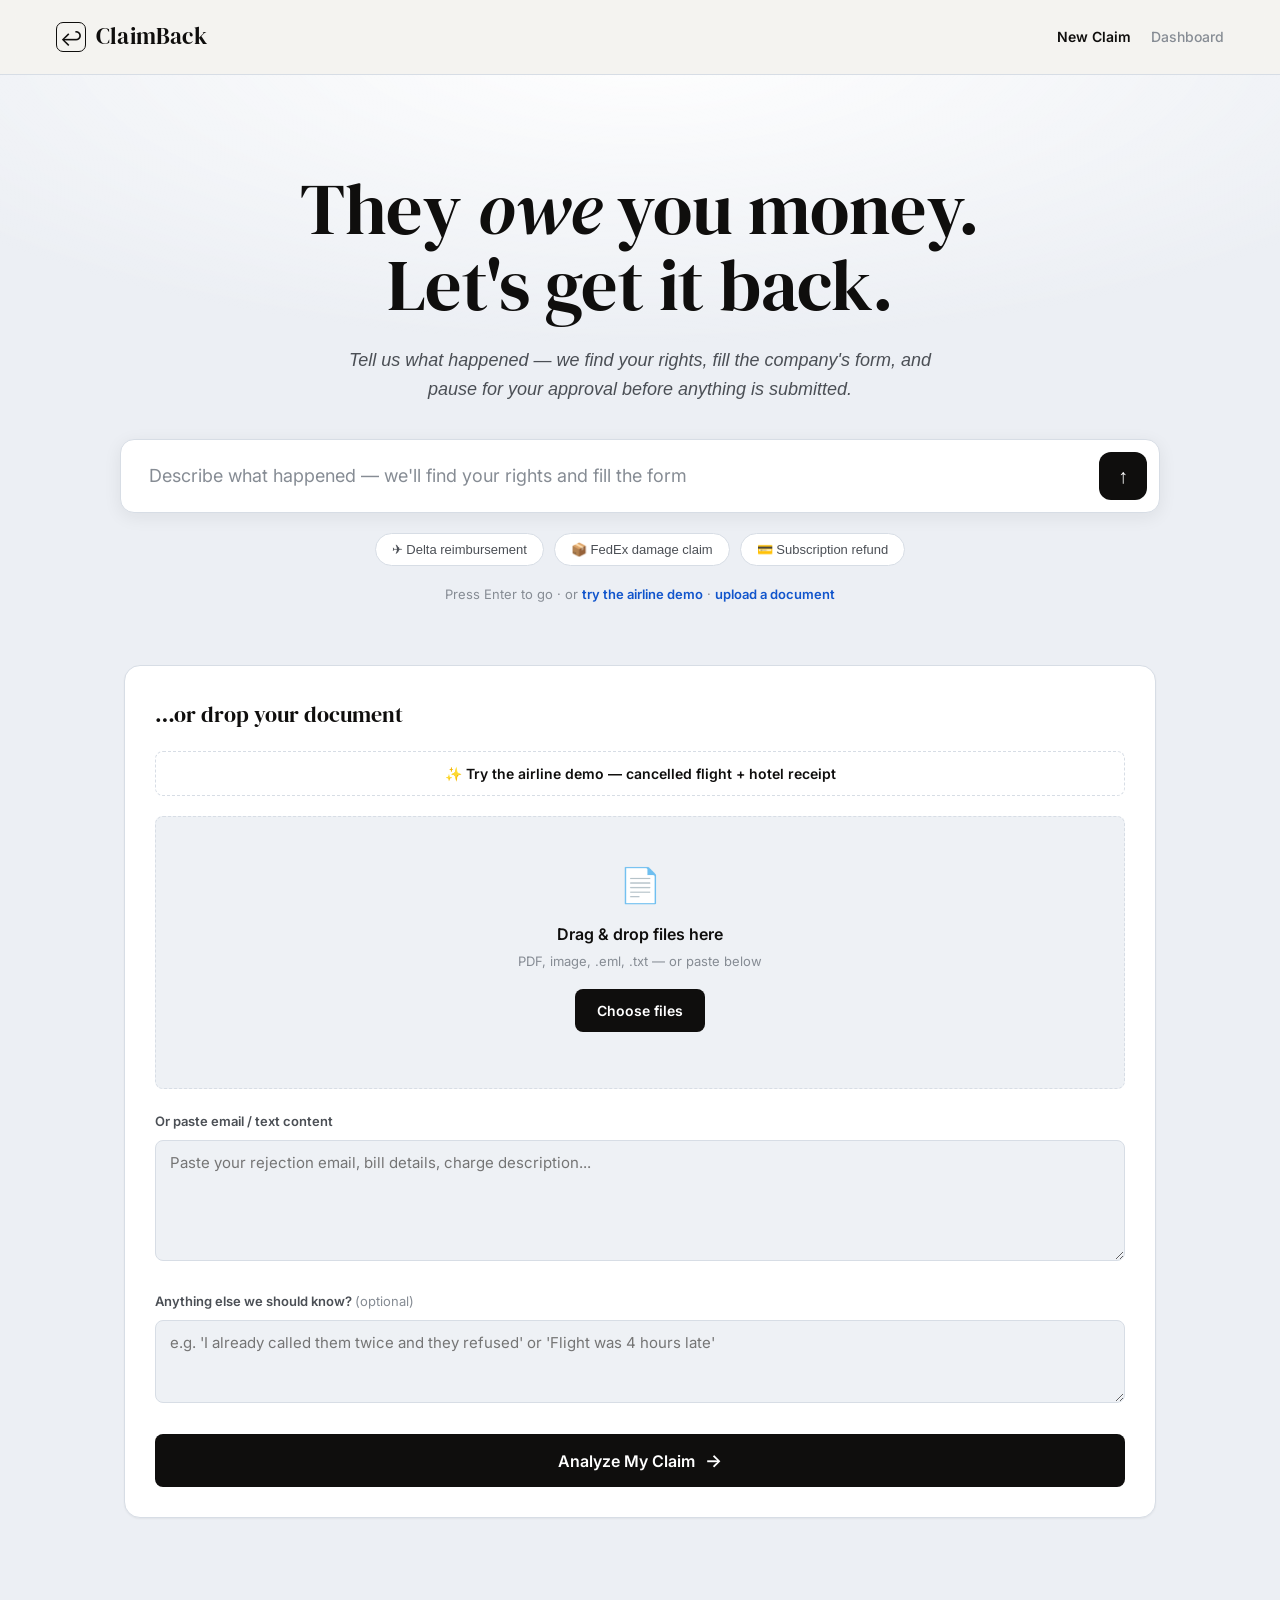
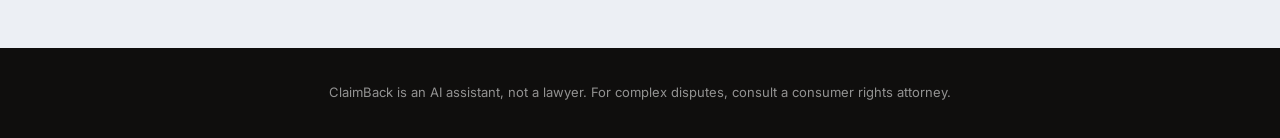
==== commit 34dc78a9: "FEAT: final work done" ====
--- a/templates/index.html
+++ b/templates/index.html
@@ -29,24 +29,35 @@
   <section class="hero" id="start">
     <div class="hero-inner">
       <h1 class="hero-headline">
-        They owe you money.<br/>Let's get it back.
+        They <em>owe</em> you money.<br/>Let's get it back.
       </h1>
-      <p class="hero-sub">Upload a bill, rejection, or email. ClaimBack finds your rights, builds the case, and prepares the dispute — you approve before anything sends.</p>
-      <div class="hero-types">
-        <span>Medical bills</span>
-        <span>Airline delays</span>
-        <span>Damaged deliveries</span>
-        <span>Subscription charges</span>
-        <span>Insurance denials</span>
-        <span>Warranty rejections</span>
-      </div>
+      <p class="hero-sub">Tell us what happened — we find your rights, fill the company's form, and pause for your approval before anything is submitted.</p>
+
+      <!-- Primary entry: type the situation -->
+      <div class="hero-search">
+        <textarea id="hero-input" rows="1"
+          placeholder="Describe what happened — we'll find your rights and fill the form"></textarea>
+        <button class="hero-go" id="hero-go" title="Start (Enter)" aria-label="Start">↑</button>
+      </div>
+
+      <div class="hero-pills" id="hero-pills">
+        <button type="button" class="hero-pill" data-q="Delta cancelled my flight DL1049 from Atlanta (ATL) to Boston (BOS) on July 14, 2026 due to a mechanical issue. My name is Jane Doe, confirmation GKX9QP. I paid $182 for a hotel and $40 for meals overnight — reimburse me. Email jane.doe@email.com, phone 650-555-0142.">✈ Delta reimbursement</button>
+        <button type="button" class="hero-pill" data-q="FedEx damaged my package. My name is Jane Doe, email jane.doe@email.com, phone 650-555-0142. It was a laptop shipped July 10, 2026, declared value $950, arrived with a cracked screen. File a damage claim for $950.">📦 FedEx damage claim</button>
+        <button type="button" class="hero-pill" data-q="My subscription was charged $79 after I cancelled — I want a refund.">💳 Subscription refund</button>
+      </div>
+
+      <p class="hero-hint">Press Enter to go · or <a href="#" id="hero-demo-link">try the airline demo</a> · <a href="#drop-zone" id="hero-upload-link">upload a document</a></p>
     </div>
   </section>
 
   <!-- UPLOAD PANEL -->
   <main class="main-panel">
     <div class="upload-section" id="upload-section">
-      <h2 class="section-label">Drop your document</h2>
+      <h2 class="section-label">…or drop your document</h2>
+
+      <button class="btn-demo" id="btn-demo" type="button">
+        ✨ Try the airline demo — cancelled flight + hotel receipt
+      </button>
 
       <div class="drop-zone" id="drop-zone">
         <div class="drop-icon">📄</div>
@@ -67,7 +78,7 @@
         <textarea id="user-context" rows="3" placeholder="e.g. 'I already called them twice and they refused' or 'Flight was 4 hours late'"></textarea>
       </div>
 
-      <button type="button" class="btn-analyze" id="btn-analyze">
+      <button class="btn-analyze" id="btn-analyze">
         <span class="btn-text">Analyze My Claim</span>
         <span class="btn-icon">→</span>
       </button>
@@ -134,7 +145,7 @@
         <div class="questions-list" id="res-questions-list"></div>
         <div class="reply-area">
           <textarea id="user-reply" rows="4" placeholder="Your answers here..."></textarea>
-          <button type="button" class="btn-refine" id="btn-refine">
+          <button class="btn-refine" id="btn-refine">
             <span>Update Claim</span>
             <span>→</span>
           </button>
@@ -145,7 +156,7 @@
       <div class="result-card card-letter">
         <div class="card-title-row">
           <h3 class="card-title">Draft Claim Letter</h3>
-          <button type="button" class="btn-copy" id="btn-copy-letter" title="Copy letter">Copy</button>
+          <button class="btn-copy" id="btn-copy-letter" title="Copy letter">Copy</button>
         </div>
         <pre class="letter-preview" id="res-letter"></pre>
       </div>
@@ -157,23 +168,80 @@
           <p class="approval-sub" id="approval-method-desc">—</p>
         </div>
         <div class="approval-actions">
-          <button type="button" class="btn-edit-more" id="btn-edit-more">Adjust claim</button>
-          <button type="button" class="btn-approve" id="btn-approve">
-            <span>Approve & Submit</span>
-            <span>✓</span>
+          <button class="btn-edit-more" id="btn-edit-more">Adjust claim</button>
+          <button class="btn-escalate-open" id="btn-escalate">They refused? Escalate ↗</button>
+          <button class="btn-approve" id="btn-approve">
+            <span>Approve &amp; Auto-fill</span>
+            <span>→</span>
           </button>
+        </div>
+      </div>
+
+      <!-- Autofill panel: choose target, then browser fills & pauses -->
+      <div class="autofill-panel hidden" id="autofill-panel">
+        <div class="autofill-head">
+          <span class="autofill-badge">🤖 Live</span>
+          <div>
+            <p class="autofill-title" id="autofill-title">Where should I file this?</p>
+            <p class="autofill-sub" id="autofill-sub">Type the company, or use the safe demo portal.</p>
+          </div>
+        </div>
+
+        <!-- Target chooser -->
+        <div class="autofill-chooser" id="autofill-chooser">
+          <input type="text" id="company-input" class="company-input"
+                 placeholder="e.g. Delta reimbursement · FedEx" autocomplete="off" />
+          <div class="chooser-actions">
+            <button class="btn-approve" id="btn-find-fill">
+              <span>Find &amp; fill their form</span><span>→</span>
+            </button>
+            <button class="btn-edit-more" id="btn-safe-demo">Use safe demo portal</button>
+          </div>
+          <p class="chooser-hint">Real sites (Delta, FedEx) are filled live and <strong>stop at submit — nothing is filed</strong>. Anything else uses the SkyClaim demo portal.</p>
+        </div>
+
+        <!-- Review gate -->
+        <div class="autofill-review hidden" id="autofill-review-wrap">
+          <p class="autofill-review-label">Here's exactly what I'll submit:</p>
+          <table class="autofill-review" id="autofill-review"></table>
+          <div class="autofill-actions">
+            <button class="btn-edit-more" onclick="resetApp()">Cancel</button>
+            <button class="btn-approve" id="btn-confirm-submit">
+              <span>Confirm &amp; Submit</span>
+              <span>✓</span>
+            </button>
+          </div>
+        </div>
+      </div>
+
+      <!-- Escalate panel: drafted email to the authority -->
+      <div class="escalate-panel hidden" id="escalate-panel">
+        <h3 class="card-title">Escalation drafted</h3>
+        <p class="escalate-authority" id="escalate-authority">—</p>
+        <div class="escalate-field"><span>To</span><code id="escalate-to">—</code></div>
+        <div class="escalate-field"><span>Subject</span><code id="escalate-subject">—</code></div>
+        <pre class="letter-preview" id="escalate-body"></pre>
+        <div class="autofill-actions">
+          <button class="btn-edit-more" id="btn-escalate-copy">Copy</button>
+          <a class="btn-approve" id="btn-escalate-mail" href="#">
+            <span>Open in email app</span><span>✉</span>
+          </a>
         </div>
       </div>
 
       <!-- Submitted Confirmation -->
       <div class="confirmation-panel hidden" id="confirmation-panel">
         <div class="confirm-icon">✓</div>
-        <h2 class="confirm-headline">Claim Package Ready</h2>
+        <h2 class="confirm-headline">Claim Submitted</h2>
         <p class="confirm-sub" id="confirm-instructions"></p>
+        <div class="confirm-reference hidden" id="confirm-reference-wrap">
+          Claim reference
+          <span id="confirm-reference">—</span>
+        </div>
         <div class="confirm-actions">
-          <button type="button" class="btn-copy-all" id="btn-copy-all">Copy full claim package</button>
+          <button class="btn-copy-all" id="btn-copy-all">Copy full claim package</button>
           <a href="/dashboard" class="btn-new-claim" style="text-decoration:none;display:inline-block;line-height:1.5">View all claims</a>
-          <button type="button" class="btn-new-claim" onclick="resetApp()">New claim</button>
+          <button class="btn-new-claim" onclick="resetApp()">New claim</button>
         </div>
       </div>
 
@@ -187,4 +255,4 @@
 
   <script src="/static/js/app.js"></script>
 </body>
-</html>+</html>
--- a/static/css/style.css
+++ b/static/css/style.css
@@ -1,887 +1,426 @@
 /* ===================================================
-   CLAIMBACK — Design tokens
-   Palette: near-black neutral + a single blue accent + white
-   (reference: microsoft.com — black nav, light content, one accent color)
-   Typography: system UI stack (Segoe UI et al.) + Cascadia/Consolas for data
-   Signature: the claim letter reads as an actual letterhead document
+   ClaimBack — Harvey × Microsoft design system
+   • Harvey: editorial serif headlines, warm off-white,
+     generous whitespace, black / outlined buttons.
+   • Microsoft: centered hero search with a rounded box,
+     send arrow, and a blue→teal→green gradient underline.
+   Token NAMES kept stable so dashboard.css keeps working.
 =================================================== */
 
 :root {
-  --ink: #201f1e;
-  --ink-muted: #605e5c;
-  --ink-faint: #8a8886;
-  --accent: #0078d4;
-  --accent-light: #c7e0f4;
-  --accent-bg: #eff6fc;
-  --info: #004e8c;
-  --info-bg: #deecf9;
-  --teal: #038387;
-  --teal-bg: #e3f4f4;
-  --amber: #835c00;
-  --amber-bg: #fff4ce;
-  --green: #107c10;
-  --green-bg: #dff6dd;
-  --red: #d13438;
-  --red-bg: #fde7e9;
-  --neutral-bg: #f3f2f1;
-  --cream: #faf9f8;
+  /* ink / neutrals */
+  --ink: #0f0e0d;            /* near-black text */
+  --ink-muted: #4b4f55;
+  --ink-faint: #868c94;
+  --page: #eceff4;           /* page background rgb(236,240,244) */
+  --cream: #eef1f5;          /* input / soft fill */
   --white: #ffffff;
-  --border: #e1dfdd;
-  --shadow-sm: 0 1px 2px rgba(0,0,0,0.08);
-  --shadow-md: 0 2px 6px rgba(0,0,0,0.10);
-  --shadow-lg: 0 8px 24px rgba(0,0,0,0.16);
-  --radius: 4px;
-  --radius-lg: 8px;
-  --font-ui: -apple-system, BlinkMacSystemFont, 'Segoe UI', Roboto, Helvetica, Arial, sans-serif;
-  --font-mono: 'Cascadia Code', Consolas, 'SFMono-Regular', Menlo, monospace;
+  --neutral-bg: #e3e8ef;
+  --border: #d7dde5;
+
+  /* single restrained accent (Microsoft blue) + gradient stops */
+  --accent: #1155cc;
+  --accent-bg: #eef3fc;
+  --accent-light: #cfe0f7;
+  --info: #0b3d91;
+  --grad-a: #2b6cff;         /* blue  */
+  --grad-b: #00b7c3;         /* teal  */
+  --grad-c: #14a06a;         /* green */
+
+  /* status */
+  --green: #1a7f4b;  --green-bg: #e6f3ec;
+  --amber: #8a6a12;  --amber-bg: #f8efd6;
+  --red:   #b23b32;  --red-bg:  #f8e8e6;
+
+  /* aliases used by dashboard.css / templates */
+  --primary: var(--ink);          --primary-bg: var(--neutral-bg);
+  --slate: #3a4a5c;               --slate-light: #e7ebf0;
+  --line: var(--border);          --muted: var(--ink-muted);
+  --bg: var(--page);
+
+  --shadow-sm: 0 1px 2px rgba(26,25,23,.05);
+  --shadow-md: 0 4px 18px rgba(26,25,23,.07);
+  --shadow-lg: 0 18px 48px rgba(26,25,23,.12);
+  --radius: 8px;
+  --radius-lg: 16px;
+
+  --font-serif: "DM Serif Display", Georgia, "Times New Roman", serif;
+  --font-ui: "Segoe UI", -apple-system, BlinkMacSystemFont, "Inter", Roboto, sans-serif;
+  --font-mono: "JetBrains Mono", "SFMono-Regular", Consolas, monospace;
 }
 
 *, *::before, *::after { box-sizing: border-box; margin: 0; padding: 0; }
 
 body {
   font-family: var(--font-ui);
-  background: var(--cream);
+  background: var(--page);
   color: var(--ink);
-  line-height: 1.6;
+  line-height: 1.65;
   min-height: 100vh;
-}
+  display: flex;
+  flex-direction: column;
+  -webkit-font-smoothing: antialiased;
+}
+.hidden { display: none !important; }
+a { color: inherit; }
 
 /* ===== HEADER ===== */
 .site-header {
-  background: var(--ink);
-  padding: 14px 0;
-  position: sticky;
-  top: 0;
-  z-index: 100;
-  box-shadow: var(--shadow-md); /* anchors the sticky bar visually */
-}
-
+  position: sticky; top: 0; z-index: 100;
+  background: rgba(246,244,239,.85);
+  backdrop-filter: saturate(150%) blur(10px);
+  border-bottom: 1px solid var(--border);
+}
 .header-inner {
-  max-width: 900px;
-  margin: 0 auto;
-  padding: 0 24px;
-  display: flex;
-  align-items: center;
-  justify-content: space-between;
-}
-
-.logo {
-  display: flex;
-  align-items: center;
-  gap: 10px;
-}
-
+  max-width: none; margin: 0 auto; padding: 18px 56px;
+  display: flex; align-items: center; justify-content: space-between;
+}
+.logo { display: flex; align-items: center; gap: 10px; }
 .logo-mark {
-  font-size: 20px;
-  color: var(--white);
-  font-weight: 600;
-  line-height: 1;
-}
-
-.logo-text {
-  font-family: var(--font-ui);
-  font-weight: 600;
-  font-size: 17px;
-  color: var(--white);
-  letter-spacing: 0;
-}
-
-.header-tagline {
-  font-size: 13px;
-  color: #c8c6c4;
-  letter-spacing: 0.2px;
-}
-
-/* ===== HEADER NAV ===== */
-.header-nav {
-  display: flex;
-  align-items: center;
-  gap: 2px;
-}
-
+  font-size: 20px; color: var(--ink);
+  width: 30px; height: 30px; display: grid; place-items: center;
+  border: 1.5px solid var(--ink); border-radius: 7px;
+}
+.logo-text { font-family: var(--font-serif); font-size: 23px; letter-spacing: .2px; }
+.header-nav { display: flex; gap: 28px; }
 .nav-link {
-  font-size: 13px;
-  font-weight: 500;
-  color: rgba(255,255,255,0.6);
-  text-decoration: none;
-  padding: 6px 12px;
-  border-radius: var(--radius);
-  transition: color 0.15s, background 0.15s;
-  letter-spacing: 0.1px;
-}
-
-.nav-link:hover {
-  color: var(--white);
-  background: rgba(255,255,255,0.08);
-}
-
-.nav-link.active {
-  color: var(--white);
-  background: rgba(255,255,255,0.12);
-}
-
-/* ===== HERO ===== */
+  text-decoration: none; color: var(--ink-muted);
+  font-size: 14px; font-weight: 500; transition: color .15s;
+}
+.nav-link:hover { color: var(--ink); }
+.nav-link.active { color: var(--ink); font-weight: 600; }
+
+/* ===== HERO (Microsoft-style search, Harvey serif) ===== */
 .hero {
-  background: var(--white);
-  padding: 60px 24px 56px;
-  border-bottom: 1px solid var(--border);
-}
-
-.hero-inner {
-  max-width: 900px;
-  margin: 0 auto;
-}
-
+  text-align: center;
+  padding: 96px 24px 44px;
+  background:
+    radial-gradient(1200px 420px at 50% -6%, #ffffff 0%, rgba(255,255,255,0) 72%),
+    var(--page);
+}
+.hero-inner { max-width: 1080px; margin: 0 auto; }
 .hero-headline {
-  font-family: var(--font-ui);
-  font-weight: 600;
-  font-size: clamp(32px, 5vw, 46px);
+  font-family: var(--font-serif);
+  font-weight: 400;
+  font-size: clamp(44px, 6.5vw, 72px);
+  line-height: 1.06;
+  letter-spacing: -0.5px;
   color: var(--ink);
-  line-height: 1.2;
-  letter-spacing: -0.2px;
-  margin-bottom: 18px;
-}
-
-.hero-headline em {
-  font-style: normal;
-  color: var(--accent);
-}
-
+}
+.hero-headline em { font-style: italic; }
 .hero-sub {
-  color: var(--ink-muted);
-  font-size: 16px;
-  max-width: 560px;
-  margin-bottom: 26px;
-  line-height: 1.65;
-}
-
-.hero-types {
-  display: flex;
-  flex-wrap: wrap;
-  gap: 8px;
-}
-
-.hero-types span {
-  font-size: 12.5px;
-  font-weight: 500;
-  letter-spacing: 0.2px;
-  color: var(--ink-muted);
-  background: var(--neutral-bg);
-  border: 1px solid var(--border);
-  border-radius: var(--radius);
-  padding: 5px 12px;
-}
-
-/* ===== MAIN PANEL ===== */
-.main-panel {
-  max-width: 900px;
-  margin: 0 auto;
-  padding: 40px 24px 80px;
-}
-
-/* ===== UPLOAD SECTION ===== */
-.upload-section {}
-
-.section-label {
-  font-family: var(--font-ui);
-  font-weight: 600;
-  font-size: 22px;
-  color: var(--ink);
-  margin-bottom: 18px;
-  letter-spacing: -0.1px;
-}
-
-.drop-zone {
-  border: 1.5px dashed var(--border);
-  border-radius: var(--radius-lg);
-  padding: 40px 32px;
-  text-align: center;
-  background: var(--white);
-  transition: border-color 0.15s, background 0.15s;
-  cursor: pointer;
-  margin-bottom: 20px;
-}
-
-.drop-zone.drag-over {
-  border-color: var(--accent);
-  background: var(--accent-bg);
-}
-
-.drop-icon { font-size: 34px; margin-bottom: 12px; }
-
-.drop-primary {
-  font-size: 15px;
-  font-weight: 600;
-  color: var(--ink);
-  margin-bottom: 4px;
-}
-
-.drop-secondary {
-  font-size: 13px;
-  color: var(--ink-faint);
-  margin-bottom: 18px;
-}
-
-.btn-upload {
-  display: inline-block;
-  background: var(--white);
-  color: var(--ink);
-  font-size: 14px;
-  font-weight: 600;
-  padding: 9px 20px;
-  border: 1.5px solid var(--ink-faint);
-  border-radius: var(--radius);
-  cursor: pointer;
-  transition: background 0.15s, border-color 0.15s;
-}
-
-.btn-upload:hover { background: var(--neutral-bg); border-color: var(--ink); }
-
-.file-list {
-  margin-top: 16px;
-  display: flex;
-  flex-wrap: wrap;
-  gap: 8px;
-  justify-content: center;
-}
-
-.file-chip {
-  display: flex;
-  align-items: center;
-  gap: 6px;
-  background: var(--neutral-bg);
-  border: 1px solid var(--border);
-  border-radius: var(--radius);
-  padding: 4px 12px;
-  font-size: 13px;
-  color: var(--ink);
-}
-
-.file-chip button {
-  background: none;
-  border: none;
-  cursor: pointer;
-  color: var(--ink-faint);
-  font-size: 15px;
-  line-height: 1;
-  padding: 0;
-}
-
-.paste-label {
-  display: block;
-  font-size: 14px;
-  font-weight: 600;
-  color: var(--ink);
-  margin-bottom: 8px;
-}
-
-.paste-label .optional {
-  font-weight: 400;
-  color: var(--ink-faint);
-}
-
-.paste-area, .context-area {
-  margin-bottom: 16px;
-}
-
-textarea {
-  width: 100%;
-  border: 1.5px solid var(--border);
-  border-radius: var(--radius);
-  padding: 12px 16px;
-  font-family: var(--font-ui);
-  font-size: 14px;
-  color: var(--ink);
-  background: var(--white);
-  resize: vertical;
-  transition: border-color 0.15s;
-  line-height: 1.6;
-}
-
-textarea:focus {
-  outline: none;
-  border-color: var(--accent);
-}
-
-textarea::placeholder { color: var(--ink-faint); }
-
-.btn-analyze {
-  width: 100%;
-  display: flex;
-  align-items: center;
-  justify-content: center;
-  gap: 10px;
-  background: var(--accent);
-  color: var(--white);
-  border: none;
-  border-radius: var(--radius);
-  padding: 15px 32px;
-  font-size: 16px;
-  font-weight: 600;
-  cursor: pointer;
-  transition: background 0.15s;
-  margin-top: 8px;
-}
-
-.btn-analyze:hover { background: #106ebe; }
-.btn-analyze:active { background: #005a9e; }
-
-.btn-icon { font-size: 18px; }
-
-/* ===== OCR NOTICE ===== */
-/* Uses --teal / --teal-bg — the only place these palette tokens appear */
-.ocr-notice {
-  display: flex;
-  align-items: center;
-  gap: 10px;
-  background: var(--teal-bg);
-  border: 1px solid var(--teal);
-  border-radius: var(--radius);
-  padding: 10px 16px;
-  font-size: 14px;
-  font-weight: 500;
-  color: var(--teal);
-  margin-bottom: 20px;
-}
-
-.ocr-notice .ocr-icon {
-  font-size: 16px;
-  flex-shrink: 0;
-}
-
-/* ===== LOADING ===== */
-.loading-state {
-  text-align: center;
-  padding: 60px 0;
-}
-
-.pulse-ring {
-  width: 48px;
-  height: 48px;
-  border: 4px solid var(--accent-light);
-  border-top-color: var(--accent);
-  border-radius: 50%;
-  margin: 0 auto 24px;
-  animation: spin 0.9s linear infinite;
-}
-
-@keyframes spin { to { transform: rotate(360deg); } }
-
-.loading-text {
-  font-family: var(--font-ui);
-  font-weight: 600;
-  font-size: 20px;
-  color: var(--ink);
-  margin-bottom: 6px;
-}
-
-.loading-sub {
-  font-size: 14px;
-  color: var(--ink-faint);
-}
-
-/* ===== RESULTS ===== */
-.results-panel {
-  display: flex;
-  flex-direction: column;
-  gap: 20px;
-}
-
-.result-card {
+  font-size: 18px; color: var(--ink-muted);
+  max-width: 620px; margin: 22px auto 0; font-style: italic;
+}
+
+/* the search box */
+.hero-search {
+  position: relative;
+  display: flex; align-items: center; gap: 10px;
+  max-width: 1040px; margin: 34px auto 0;
   background: var(--white);
   border: 1px solid var(--border);
-  border-radius: var(--radius-lg);
-  padding: 28px 32px;
+  border-radius: 14px;
+  padding: 12px 12px 12px 28px;
+  box-shadow: var(--shadow-md);
+  transition: border-color .18s, box-shadow .18s;
+}
+.hero-search:focus-within {
+  border-color: var(--accent-light);
+  box-shadow: 0 8px 30px rgba(15,14,13,.10);
+}
+/* Microsoft gradient underline */
+.hero-search::after {
+  content: ""; position: absolute; left: 16px; right: 16px; bottom: 0;
+  height: 3px; border-radius: 3px;
+  background: linear-gradient(90deg, var(--grad-a), var(--grad-b), var(--grad-c));
+  transform: scaleX(0); transform-origin: center;
+  transition: transform .25s ease;
+}
+.hero-search:focus-within::after { transform: scaleX(1); }
+.hero-search textarea {
+  flex: 1; border: none; background: transparent; resize: none;
+  font-family: var(--font-ui); font-size: 18px; color: var(--ink);
+  line-height: 1.5; padding: 8px 0; min-height: 40px; max-height: 160px; outline: none;
+}
+.hero-search textarea::placeholder { color: var(--ink-faint); }
+.hero-go {
+  flex-shrink: 0; width: 48px; height: 48px; align-self: flex-end;
+  border: none; border-radius: 12px;
+  background: var(--ink); color: #fff;
+  font-size: 20px; line-height: 1; cursor: pointer;
+  display: grid; place-items: center;
+  transition: background .15s, transform .06s;
+}
+.hero-go:hover { background: #2c2a27; }
+.hero-go:active { transform: scale(.94); }
+
+/* suggestion pills */
+.hero-pills {
+  display: flex; flex-wrap: wrap; gap: 10px;
+  justify-content: center; margin: 20px auto 0; max-width: 760px;
+}
+.hero-pill {
+  background: var(--white); border: 1px solid var(--border);
+  color: var(--ink-muted); font-size: 13px; font-weight: 500;
+  padding: 8px 16px; border-radius: 999px; cursor: pointer;
+  transition: border-color .15s, color .15s, background .15s;
+}
+.hero-pill:hover { border-color: var(--accent-light); color: var(--accent); background: var(--accent-bg); }
+.hero-hint { text-align: center; font-size: 13px; color: var(--ink-faint); margin-top: 18px; }
+.hero-hint a { color: var(--accent); text-decoration: none; font-weight: 600; }
+.hero-hint a:hover { text-decoration: underline; }
+
+/* ===== MAIN ===== */
+.main-panel { max-width: 1080px; width: 100%; flex: 1 0 auto; margin: 0 auto; padding: 16px 24px 90px; }
+
+.upload-section {
+  background: var(--white); border: 1px solid var(--border);
+  border-radius: var(--radius-lg); padding: 30px;
   box-shadow: var(--shadow-sm);
 }
-
-/* Overview card */
-.card-overview {
-  border-left: 4px solid var(--accent);
-}
-
-.card-header {
-  display: flex;
-  align-items: flex-start;
-  justify-content: space-between;
-  margin-bottom: 12px;
-  gap: 16px;
-}
-
-.card-header h2 {
-  font-family: var(--font-ui);
-  font-weight: 600;
-  font-size: 20px;
-  color: var(--ink);
-  letter-spacing: -0.1px;
-}
+.section-label {
+  font-family: var(--font-serif); font-weight: 400;
+  font-size: 22px; color: var(--ink); margin-bottom: 18px;
+}
+.drop-zone {
+  border: 1.5px dashed var(--border); border-radius: var(--radius);
+  padding: 40px 20px; text-align: center; cursor: pointer;
+  background: var(--cream); transition: border-color .15s, background .15s;
+}
+.drop-zone:hover, .drop-zone.drag-over { border-color: var(--accent); background: var(--accent-bg); }
+.drop-icon { font-size: 34px; }
+.drop-primary { font-weight: 600; margin-top: 8px; }
+.drop-secondary { font-size: 13px; color: var(--ink-faint); margin-top: 4px; }
+.btn-upload {
+  display: inline-block; margin-top: 16px; cursor: pointer;
+  background: var(--ink); color: #fff; font-weight: 600; font-size: 14px;
+  padding: 10px 22px; border-radius: var(--radius);
+}
+.btn-upload:hover { background: #37332e; }
+.file-list { display: flex; flex-wrap: wrap; gap: 8px; margin-top: 16px; justify-content: center; }
+.file-chip {
+  display: flex; align-items: center; gap: 8px;
+  background: var(--neutral-bg); border: 1px solid var(--border);
+  border-radius: 999px; padding: 6px 12px; font-size: 13px;
+}
+.file-chip button { border: none; background: none; cursor: pointer; color: var(--ink-faint); }
+
+.paste-area, .context-area { margin-top: 22px; }
+.paste-label { display: block; font-size: 13px; font-weight: 600; color: var(--ink-muted); margin-bottom: 8px; }
+.paste-label .optional { color: var(--ink-faint); font-weight: 400; }
+textarea, .text-input {
+  width: 100%; font-family: var(--font-ui); font-size: 15px; color: var(--ink);
+  background: var(--cream); border: 1px solid var(--border);
+  border-radius: var(--radius); padding: 12px 14px; resize: vertical;
+}
+textarea:focus, .text-input:focus { outline: none; border-color: var(--accent); background: var(--white); }
+
+/* primary CTA (full width analyze) */
+.btn-analyze {
+  width: 100%; margin-top: 24px; cursor: pointer;
+  display: flex; align-items: center; justify-content: center; gap: 10px;
+  background: var(--ink); color: #fff; border: none;
+  font-family: var(--font-ui); font-size: 16px; font-weight: 600;
+  padding: 16px; border-radius: var(--radius); transition: background .15s;
+}
+.btn-analyze:hover { background: #37332e; }
+.btn-analyze .btn-icon { font-size: 18px; }
+
+/* try-the-demo */
+.btn-demo {
+  display: block; width: 100%; margin: 0 0 20px; cursor: pointer;
+  background: var(--white); border: 1px dashed var(--border);
+  border-radius: var(--radius); padding: 13px 18px;
+  color: var(--ink); font-family: inherit; font-size: 14px; font-weight: 600;
+  transition: border-color .15s, background .15s;
+}
+.btn-demo:hover { border-color: var(--accent); background: var(--accent-bg); color: var(--accent); }
+
+/* ===== notices / loading ===== */
+.ocr-notice {
+  display: flex; align-items: center; gap: 10px; margin-top: 18px;
+  background: var(--accent-bg); border: 1px solid var(--accent-light);
+  border-radius: var(--radius); padding: 12px 16px; font-size: 14px; color: var(--info);
+}
+.loading-state { text-align: center; padding: 70px 20px; }
+.pulse-ring {
+  width: 46px; height: 46px; margin: 0 auto 20px; border-radius: 50%;
+  border: 3px solid var(--accent-light); border-top-color: var(--accent);
+  animation: spin .9s linear infinite;
+}
+@keyframes spin { to { transform: rotate(360deg); } }
+.loading-text { font-family: var(--font-serif); font-size: 20px; }
+.loading-sub { color: var(--ink-faint); font-size: 14px; margin-top: 6px; }
+
+/* ===== result cards ===== */
+.results-panel { margin-top: 20px; }
+.result-card {
+  background: var(--white); border: 1px solid var(--border);
+  border-radius: var(--radius-lg); padding: 26px 28px; margin-bottom: 18px;
+  box-shadow: var(--shadow-sm);
+}
+.card-header { display: flex; align-items: flex-start; justify-content: space-between; gap: 16px; }
+.card-header h2 { font-family: var(--font-serif); font-weight: 400; font-size: 26px; line-height: 1.15; }
+.card-summary { color: var(--ink-muted); margin-top: 8px; }
+.card-title { font-family: var(--font-serif); font-weight: 400; font-size: 20px; margin-bottom: 14px; }
+.card-title-row { display: flex; align-items: center; justify-content: space-between; }
+.card-subtitle { color: var(--ink-muted); font-size: 14px; margin-bottom: 12px; }
 
 .strength-badge {
-  flex-shrink: 0;
-  border-radius: var(--radius);
-  padding: 4px 12px;
-  font-size: 12px;
-  font-weight: 600;
-  letter-spacing: 0.3px;
-  text-transform: uppercase;
-}
-
+  flex-shrink: 0; font-size: 12px; font-weight: 600; letter-spacing: .3px;
+  padding: 5px 12px; border-radius: 999px;
+  background: var(--neutral-bg); color: var(--ink-muted);
+}
 .strength-badge.strong { background: var(--green-bg); color: var(--green); }
 .strength-badge.moderate { background: var(--amber-bg); color: var(--amber); }
 .strength-badge.weak { background: var(--red-bg); color: var(--red); }
 
-.card-summary {
-  color: var(--ink-muted);
-  font-size: 15px;
-  margin-bottom: 20px;
-  line-height: 1.65;
-}
-
-.meta-row {
-  display: flex;
-  gap: 32px;
-  flex-wrap: wrap;
-}
-
-.meta-item {}
-
-.meta-label {
-  display: block;
-  font-size: 11px;
-  font-weight: 600;
-  text-transform: uppercase;
-  letter-spacing: 0.5px;
-  color: var(--ink-faint);
-  margin-bottom: 3px;
-}
-
-.meta-value {
-  font-size: 15px;
-  font-weight: 600;
-  color: var(--ink);
-}
-
-/* Numeric meta values use mono for alignment and data legibility */
-.meta-value--num {
-  font-family: var(--font-mono);
-  font-size: 14px;
-}
-
-/* Legal card */
-.card-title {
-  font-family: var(--font-ui);
-  font-weight: 600;
-  font-size: 17px;
-  color: var(--ink);
-  margin-bottom: 14px;
-}
-
-.card-subtitle {
-  font-size: 14px;
-  color: var(--ink-muted);
-  margin-bottom: 14px;
-}
-
-.legal-list {
-  list-style: none;
-  display: flex;
-  flex-wrap: wrap;
-  gap: 8px;
-}
-
-.legal-list li {
-  background: var(--info-bg);
-  color: var(--info);
-  font-size: 13px;
-  font-weight: 500;
-  padding: 5px 12px;
-  border-radius: var(--radius);
-  border: 1px solid var(--accent-light);
-}
-
-/* Steps */
-.steps-list {
-  list-style: none;
-  counter-reset: steps;
-  display: flex;
-  flex-direction: column;
-  gap: 10px;
-  margin-bottom: 16px;
-}
-
-.steps-list li {
-  counter-increment: steps;
-  display: flex;
-  gap: 14px;
-  align-items: flex-start;
-  font-size: 15px;
-  color: var(--ink);
-  line-height: 1.6;
-}
-
-.steps-list li::before {
-  content: counter(steps);
-  flex-shrink: 0;
-  width: 24px;
-  height: 24px;
-  background: var(--accent);
-  color: var(--white);
-  border-radius: 50%;
-  font-size: 12px;
-  font-weight: 600;
-  display: flex;
-  align-items: center;
-  justify-content: center;
-  margin-top: 2px;
-}
-
-.escalation-note {
-  background: var(--amber-bg);
-  border-left: 3px solid var(--amber);
-  border-radius: 0 var(--radius) var(--radius) 0;
-  padding: 10px 14px;
-  font-size: 13px;
-  color: var(--ink-muted);
-  display: none;
-}
-
+.meta-row { display: flex; flex-wrap: wrap; gap: 28px; margin-top: 22px; }
+.meta-item { display: flex; flex-direction: column; gap: 4px; }
+.meta-label { font-size: 11px; text-transform: uppercase; letter-spacing: .6px; color: var(--ink-faint); }
+.meta-value { font-size: 16px; color: var(--ink); font-weight: 500; }
+.meta-value--num { font-family: var(--font-mono); font-size: 20px; font-weight: 600; letter-spacing: -.3px; }
+
+.legal-list, .steps-list { padding-left: 20px; color: var(--ink-muted); }
+.legal-list li, .steps-list li { margin: 8px 0; }
+.escalation-note { display: none; margin-top: 14px; font-size: 13px; color: var(--amber); }
 .escalation-note.visible { display: block; }
 
-/* Questions card */
-.card-questions {
-  border: 1.5px solid var(--accent);
-}
-
-.questions-list {
-  display: flex;
-  flex-direction: column;
-  gap: 8px;
-  margin-bottom: 14px;
-}
-
+.questions-list { display: flex; flex-direction: column; gap: 8px; }
 .question-item {
-  background: var(--accent-bg);
-  border-radius: var(--radius);
-  padding: 10px 14px;
-  font-size: 14px;
-  color: var(--ink);
-  line-height: 1.6;
-}
-
-.question-item::before {
-  content: "→ ";
-  color: var(--accent);
-  font-weight: 600;
-}
-
-.reply-area {
-  display: flex;
-  flex-direction: column;
-  gap: 10px;
-}
-
-.btn-refine {
-  align-self: flex-end;
-  display: flex;
-  gap: 8px;
-  align-items: center;
-  background: var(--accent);
-  color: var(--white);
-  border: none;
-  border-radius: var(--radius);
-  padding: 10px 20px;
-  font-size: 14px;
-  font-weight: 600;
-  cursor: pointer;
-  transition: background 0.15s;
-}
-
-.btn-refine:hover { background: #106ebe; }
-
-/* Letter — signature element: rendered like an actual letterhead document,
-   not a UI panel, since the product's real output is a piece of correspondence */
-.card-letter {
-  background: var(--white);
-}
-
-.card-title-row {
-  display: flex;
-  align-items: center;
-  justify-content: space-between;
-  margin-bottom: 16px;
-}
-
+  background: var(--amber-bg); border: 1px solid #f0e2b8; color: #6b530f;
+  border-radius: var(--radius); padding: 10px 14px; font-size: 14px;
+}
+.reply-area { margin-top: 14px; }
+.card-questions { border-left: 4px solid var(--amber); }
+
+/* the claim letter as a letterhead document */
+.card-letter .letter-preview {
+  white-space: pre-wrap; font-family: var(--font-ui); font-size: 14px; line-height: 1.7;
+  color: var(--ink); background: #fffdf8; border: 1px solid var(--border);
+  border-left: 3px solid var(--ink); border-radius: var(--radius);
+  padding: 22px 24px; margin-top: 6px; max-height: 460px; overflow: auto;
+}
 .btn-copy {
-  background: var(--white);
-  border: 1.5px solid var(--border);
-  border-radius: var(--radius);
-  padding: 6px 14px;
-  font-size: 13px;
-  font-weight: 600;
-  cursor: pointer;
-  color: var(--ink);
-  transition: all 0.15s;
-}
-
-.btn-copy:hover { border-color: var(--ink-faint); background: var(--neutral-bg); }
-.btn-copy.copied { border-color: var(--green); color: var(--green); background: var(--green-bg); }
-
-.letter-preview {
-  font-family: Georgia, 'Times New Roman', serif;
-  font-size: 14.5px;
-  line-height: 1.85;
-  color: var(--ink);
-  white-space: pre-wrap;
-  word-break: break-word;
-  background: var(--white);
-  border: 1px solid var(--border);
-  border-top: 3px solid var(--accent);
-  border-radius: 0 0 var(--radius) var(--radius);
-  padding: 30px 36px;
+  cursor: pointer; background: transparent; border: 1px solid var(--border);
+  color: var(--ink-muted); font-size: 13px; font-weight: 600;
+  padding: 6px 14px; border-radius: var(--radius); transition: all .15s;
+}
+.btn-copy:hover, .btn-copy.copied { border-color: var(--ink); color: var(--ink); }
+
+/* ===== approval bar (Harvey dark CTA band) ===== */
+.approval-bar {
+  display: flex; align-items: center; justify-content: space-between; gap: 20px;
+  background: var(--ink); color: #fff;
+  border-radius: var(--radius-lg); padding: 24px 28px; margin-top: 4px;
+}
+.approval-headline { font-family: var(--font-serif); font-size: 22px; }
+.approval-sub { color: rgba(255,255,255,.65); font-size: 14px; margin-top: 2px; }
+.approval-actions { display: flex; gap: 12px; flex-shrink: 0; }
+
+/* buttons: primary (dark on light) + outline */
+.btn-approve, .btn-refine, .btn-new-dash, .btn-copy-all, #btn-confirm-submit, #btn-escalate-mail {
+  display: inline-flex; align-items: center; gap: 8px; cursor: pointer;
+  background: var(--white); color: var(--ink); border: 1px solid var(--ink);
+  font-family: var(--font-ui); font-size: 14px; font-weight: 600;
+  padding: 12px 22px; border-radius: var(--radius); text-decoration: none;
+  transition: background .15s, color .15s, border-color .15s;
+}
+.btn-approve:hover, .btn-refine:hover, .btn-new-dash:hover,
+.btn-copy-all:hover, #btn-confirm-submit:hover, #btn-escalate-mail:hover {
+  background: var(--ink); color: #fff;
+}
+/* on the dark approval bar the primary reads as solid-light */
+.approval-bar .btn-approve { background: #fff; color: var(--ink); border-color: #fff; }
+.approval-bar .btn-approve:hover { background: #e9e5dc; }
+
+.btn-edit-more, .btn-escalate-open, .btn-new-claim {
+  display: inline-flex; align-items: center; gap: 8px; cursor: pointer;
+  background: transparent; border: 1px solid var(--border); color: var(--ink-muted);
+  font-family: var(--font-ui); font-size: 14px; font-weight: 600;
+  padding: 12px 20px; border-radius: var(--radius); text-decoration: none;
+  transition: all .15s;
+}
+.btn-edit-more:hover, .btn-escalate-open:hover, .btn-new-claim:hover {
+  border-color: var(--ink); color: var(--ink); background: var(--neutral-bg);
+}
+.approval-bar .btn-edit-more { border-color: rgba(255,255,255,.4); color: rgba(255,255,255,.85); }
+.approval-bar .btn-edit-more:hover { background: rgba(255,255,255,.1); color: #fff; border-color: #fff; }
+
+/* ===== autofill / escalate panels ===== */
+.autofill-panel, .escalate-panel {
+  background: var(--white); border: 1px solid var(--border);
+  border-radius: var(--radius-lg); padding: 26px 28px; margin-top: 18px;
   box-shadow: var(--shadow-sm);
 }
-
-/* ===== APPROVAL BAR ===== */
-.approval-bar {
-  background: var(--cream);
-  border: 1px solid var(--border);
-  border-radius: var(--radius-lg);
-  padding: 22px 26px;
-  display: flex;
-  align-items: center;
-  justify-content: space-between;
-  gap: 20px;
-  flex-wrap: wrap;
-}
-
-.approval-headline {
-  font-family: var(--font-ui);
-  font-weight: 600;
-  font-size: 17px;
-  color: var(--ink);
-  margin-bottom: 4px;
-}
-
-.approval-sub {
-  font-size: 13px;
-  color: var(--ink-muted);
-}
-
-.approval-actions {
-  display: flex;
-  gap: 12px;
-  align-items: center;
-}
-
-.btn-edit-more {
-  background: var(--white);
-  border: 1.5px solid var(--border);
-  color: var(--ink);
-  border-radius: var(--radius);
-  padding: 10px 18px;
-  font-size: 14px;
-  font-weight: 600;
-  cursor: pointer;
-  transition: border-color 0.15s, background 0.15s;
-}
-
-.btn-edit-more:hover { border-color: var(--ink-faint); background: var(--neutral-bg); }
-
-.btn-approve {
-  display: flex;
-  gap: 8px;
-  align-items: center;
-  background: var(--accent);
-  color: var(--white);
-  border: none;
-  border-radius: var(--radius);
-  padding: 10px 22px;
-  font-size: 14px;
-  font-weight: 600;
-  cursor: pointer;
-  transition: background 0.15s;
-}
-
-.btn-approve:hover { background: #106ebe; }
-
-/* ===== CONFIRMATION ===== */
+.autofill-panel { border-left: 4px solid var(--accent); }
+.escalate-panel { border-left: 4px solid var(--red); }
+.autofill-head { display: flex; align-items: flex-start; gap: 14px; }
+.autofill-badge {
+  flex-shrink: 0; background: var(--accent); color: #fff;
+  font-size: 12px; font-weight: 600; padding: 5px 11px; border-radius: 999px;
+}
+.autofill-title { font-family: var(--font-serif); font-size: 20px; margin-bottom: 2px; }
+.autofill-sub { font-size: 14px; color: var(--ink-muted); }
+.autofill-chooser { margin-top: 18px; }
+.company-input {
+  width: 100%; padding: 13px 16px; border: 1px solid var(--border);
+  border-radius: var(--radius); font: inherit; font-size: 15px; background: var(--cream);
+}
+.company-input:focus { outline: none; border-color: var(--accent); background: var(--white); }
+.chooser-actions { display: flex; gap: 12px; margin-top: 14px; flex-wrap: wrap; }
+.chooser-hint { font-size: 12px; color: var(--ink-faint); margin-top: 14px; }
+
+.autofill-review-label {
+  margin: 22px 0 10px; font-size: 12px; font-weight: 600; color: var(--ink-faint);
+  text-transform: uppercase; letter-spacing: .6px;
+}
+.autofill-review { width: 100%; border-collapse: collapse; }
+.autofill-review td { padding: 10px 12px; border-bottom: 1px solid var(--border); font-size: 14px; vertical-align: top; }
+.autofill-review .review-field { width: 40%; color: var(--ink-muted); font-weight: 500; }
+.autofill-review .review-value { color: var(--ink); font-family: var(--font-mono); font-size: 13px; }
+.autofill-actions { margin-top: 22px; display: flex; justify-content: flex-end; gap: 12px; }
+
+.escalate-authority { font-weight: 600; margin: 4px 0 14px; }
+.escalate-field { display: flex; gap: 10px; font-size: 13px; margin-bottom: 8px; align-items: baseline; }
+.escalate-field span { color: var(--ink-faint); min-width: 54px; }
+.escalate-field code {
+  font-family: var(--font-mono); background: var(--neutral-bg);
+  padding: 2px 8px; border-radius: 4px; word-break: break-all;
+}
+
+/* ===== confirmation ===== */
 .confirmation-panel {
-  text-align: center;
-  padding: 44px 32px;
-  background: var(--green-bg);
-  border: 1.5px solid var(--green);
-  border-radius: var(--radius-lg);
-}
-
+  text-align: center; background: var(--white); border: 1px solid var(--border);
+  border-radius: var(--radius-lg); padding: 44px 28px; margin-top: 18px; box-shadow: var(--shadow-sm);
+}
 .confirm-icon {
-  width: 56px;
-  height: 56px;
-  background: var(--green);
-  color: var(--white);
-  border-radius: 50%;
-  font-size: 24px;
-  font-weight: 700;
-  display: flex;
-  align-items: center;
-  justify-content: center;
-  margin: 0 auto 20px;
-}
-
-.confirm-headline {
-  font-family: var(--font-ui);
-  font-weight: 600;
-  font-size: 22px;
-  color: var(--green);
-  margin-bottom: 10px;
-}
-
-.confirm-sub {
-  font-size: 15px;
-  color: var(--ink-muted);
-  max-width: 500px;
-  margin: 0 auto 28px;
-  line-height: 1.65;
-}
-
-.confirm-actions {
-  display: flex;
-  gap: 12px;
-  justify-content: center;
-  flex-wrap: wrap;
-}
-
-.btn-copy-all, .btn-new-claim {
-  border-radius: var(--radius);
-  padding: 10px 22px;
-  font-size: 14px;
-  font-weight: 600;
-  cursor: pointer;
-  transition: all 0.15s;
-}
-
-.btn-copy-all {
-  background: var(--green);
-  color: var(--white);
-  border: none;
-}
-
-.btn-copy-all:hover { opacity: 0.88; }
-
-.btn-new-claim {
-  background: none;
-  border: 1.5px solid var(--green);
-  color: var(--green);
-}
-
-.btn-new-claim:hover { background: rgba(16,124,16,0.08); }
-
-/* ===== BADGES ===== */
-/* Shared base for status and strength badges used in dashboard + detail */
-.badge-status,
-.badge-strength {
-  display: inline-block;
-  padding: 3px 10px;
-  border-radius: var(--radius);
-  font-size: 12px;
-  font-weight: 600;
-  letter-spacing: 0.2px;
-  white-space: nowrap;
-}
-
-.badge-status.pending   { background: var(--amber-bg);   color: var(--amber); }
-.badge-status.open      { background: var(--accent-bg);  color: var(--info); }
-.badge-status.submitted { background: var(--info-bg);    color: var(--info); }
-.badge-status.resolved  { background: var(--green-bg);   color: var(--green); }
-.badge-status.closed    { background: var(--neutral-bg); color: var(--ink-muted); }
-
-.badge-strength.strong   { background: var(--green-bg); color: var(--green); }
-.badge-strength.moderate { background: var(--amber-bg); color: var(--amber); }
-.badge-strength.weak     { background: var(--red-bg);   color: var(--red); }
-
-/* ===== TEXT INPUT ===== */
-/* Mirrors the textarea treatment — same border, focus ring, placeholder */
-.text-input {
-  width: 100%;
-  border: 1.5px solid var(--border);
-  border-radius: var(--radius);
-  padding: 10px 14px;
-  font-family: var(--font-ui);
-  font-size: 14px;
-  color: var(--ink);
-  background: var(--white);
-  transition: border-color 0.15s;
-}
-
-.text-input:focus {
-  outline: none;
-  border-color: var(--accent);
-}
-
-.text-input::placeholder { color: var(--ink-faint); }
-
-/* ===== MODAL ===== */
-/* Uses --shadow-lg, the heaviest elevation token, appropriate for overlays */
-.modal-overlay {
-  position: fixed;
-  inset: 0;
-  background: rgba(32,31,30,0.5);
-  display: flex;
-  align-items: center;
-  justify-content: center;
-  z-index: 200;
-  padding: 20px;
-}
-
-.modal-box {
-  background: var(--white);
-  border-radius: var(--radius-lg);
-  padding: 32px;
-  max-width: 460px;
-  width: 100%;
-  box-shadow: var(--shadow-lg);
-}
-
-.modal-title {
-  font-family: var(--font-ui);
-  font-weight: 600;
-  font-size: 18px;
-  color: var(--ink);
-  letter-spacing: -0.1px;
-  margin-bottom: 8px;
-}
-
-.modal-sub {
-  font-size: 14px;
-  color: var(--ink-muted);
-  line-height: 1.65;
-  margin-bottom: 18px;
-}
-
-.modal-actions {
-  display: flex;
-  gap: 10px;
-  justify-content: flex-end;
-  margin-top: 20px;
-}
-
-/* ===== MISC ===== */
-.recovered-amount { color: var(--green); }
-
-/* ===== FOOTER ===== */
+  width: 60px; height: 60px; margin: 0 auto 18px; border-radius: 50%;
+  background: var(--green-bg); color: var(--green);
+  display: grid; place-items: center; font-size: 30px;
+}
+.confirm-headline { font-family: var(--font-serif); font-size: 26px; }
+.confirm-sub { color: var(--ink-muted); margin-top: 8px; }
+.confirm-reference {
+  display: inline-block; margin-top: 18px; background: var(--accent-bg);
+  border: 1px solid var(--accent-light); border-radius: var(--radius);
+  padding: 12px 24px; font-size: 13px; color: var(--ink-muted);
+}
+.confirm-reference #confirm-reference {
+  display: block; margin-top: 4px; font-family: var(--font-mono);
+  font-size: 22px; font-weight: 600; letter-spacing: 1px; color: var(--ink);
+}
+.confirm-actions { display: flex; gap: 12px; justify-content: center; flex-wrap: wrap; margin-top: 24px; }
+
+/* ===== footer (Harvey dark) ===== */
 .site-footer {
-  text-align: center;
-  padding: 26px 24px;
-  font-size: 12px;
-  color: var(--ink-faint);
-  border-top: 1px solid var(--border);
-}
-
-/* ===== UTILITIES ===== */
-.hidden { display: none !important; }
-
-@media (max-width: 600px) {
-  .header-tagline { display: none; }
-  .result-card { padding: 20px 18px; }
-  .approval-bar { flex-direction: column; align-items: flex-start; }
-  .meta-row { gap: 16px; }
-}+  background: var(--ink); color: rgba(255,255,255,.55);
+  text-align: center; font-size: 13px; padding: 34px 24px; margin-top: 40px;
+}
+
+@media (max-width: 640px) {
+  .approval-bar { flex-direction: column; align-items: stretch; }
+  .meta-row { gap: 18px; }
+  .header-inner { padding: 14px 18px; }
+}
--- a/static/css/dashboard.css
+++ b/static/css/dashboard.css
@@ -1,739 +1,337 @@
 /* ===================================================
-   CLAIMBACK — Design tokens
-   Palette: near-black neutral + a single blue accent + white
-   (reference: microsoft.com — black nav, light content, one accent color)
-   Typography: system UI stack (Segoe UI et al.) + Cascadia/Consolas for data
-   Signature: the claim letter reads as an actual letterhead document
+   ClaimBack Dashboard & Detail styles
 =================================================== */
 
-:root {
-  --ink: #201f1e;
-  --ink-muted: #605e5c;
-  --ink-faint: #8a8886;
-  --accent: #0078d4;
-  --accent-light: #c7e0f4;
-  --accent-bg: #eff6fc;
-  --info: #004e8c;
-  --info-bg: #deecf9;
-  --teal: #038387;
-  --teal-bg: #e3f4f4;
-  --amber: #835c00;
-  --amber-bg: #fff4ce;
-  --green: #107c10;
-  --green-bg: #dff6dd;
-  --red: #d13438;
-  --red-bg: #fde7e9;
-  --neutral-bg: #f3f2f1;
-  --cream: #faf9f8;
-  --white: #ffffff;
-  --border: #e1dfdd;
-  --shadow-sm: 0 1px 2px rgba(0,0,0,0.08);
-  --shadow-md: 0 2px 6px rgba(0,0,0,0.10);
-  --shadow-lg: 0 8px 24px rgba(0,0,0,0.16);
-  --radius: 4px;
-  --radius-lg: 8px;
-  --font-ui: -apple-system, BlinkMacSystemFont, 'Segoe UI', Roboto, Helvetica, Arial, sans-serif;
-  --font-mono: 'Cascadia Code', Consolas, 'SFMono-Regular', Menlo, monospace;
-}
-
-*, *::before, *::after { box-sizing: border-box; margin: 0; padding: 0; }
-
-body {
-  font-family: var(--font-ui);
+/* ── Nav ── */
+.header-nav {
+  display: flex;
+  gap: 20px;
+  align-items: center;
+}
+
+.nav-link {
+  font-size: 14px;
+  font-weight: 500;
+  color: var(--ink-faint);
+  text-decoration: none;
+  transition: color 0.15s;
+}
+
+.nav-link:hover, .nav-link.active { color: var(--primary); }
+
+/* ── Dashboard layout ── */
+.dash-main {
+  max-width: 1200px;
+  margin: 0 auto;
+  padding: 36px 24px 80px;
+}
+
+/* ── Stats strip ── */
+.stats-strip {
+  display: grid;
+  grid-template-columns: repeat(4, 1fr);
+  gap: 16px;
+  margin-bottom: 36px;
+}
+
+.stat-block {
+  background: var(--white);
+  border: 1.5px solid var(--border);
+  border-radius: var(--radius-lg);
+  padding: 22px 24px;
+  display: flex;
+  flex-direction: column;
+  gap: 4px;
+}
+
+.stat-block.highlight {
+  background: var(--ink);
+  border-color: var(--ink);
+}
+
+.stat-num {
+  font-family: 'Inter', sans-serif;
+  font-weight: 800;
+  font-size: 32px;
+  color: var(--ink);
+  line-height: 1;
+  letter-spacing: -0.5px;
+}
+
+.stat-block.highlight .stat-num { color: var(--primary); }
+
+.stat-label {
+  font-size: 12px;
+  font-weight: 600;
+  text-transform: uppercase;
+  letter-spacing: 0.6px;
+  color: var(--ink-faint);
+}
+
+.stat-block.highlight .stat-label { color: var(--ink-faint); }
+
+/* ── Section ── */
+.dash-section {
+  background: var(--white);
+  border: 1.5px solid var(--border);
+  border-radius: var(--radius-lg);
+  overflow: hidden;
+}
+
+.dash-section-header {
+  display: flex;
+  align-items: center;
+  justify-content: space-between;
+  padding: 20px 24px;
+  border-bottom: 1px solid var(--border);
+}
+
+.dash-section-title {
+  font-family: 'Inter', sans-serif;
+  font-weight: 800;
+  letter-spacing: -0.02em;
+  font-size: 20px;
+  color: var(--ink);
+}
+
+.btn-new-dash {
+  background: var(--primary);
+  color: var(--white);
+  text-decoration: none;
+  font-size: 14px;
+  font-weight: 600;
+  padding: 8px 18px;
+  border-radius: var(--radius);
+  transition: background 0.15s;
+}
+
+.btn-new-dash:hover { background: #4f2286; }
+
+/* ── Claims table ── */
+.claims-table-wrap {
+  overflow-x: auto;
+}
+
+.claims-table {
+  width: 100%;
+  border-collapse: collapse;
+  font-size: 14px;
+}
+
+.claims-table thead th {
+  text-align: left;
+  padding: 10px 16px;
+  font-size: 11px;
+  font-weight: 600;
+  text-transform: uppercase;
+  letter-spacing: 0.6px;
+  color: var(--ink-faint);
+  border-bottom: 1px solid var(--border);
   background: var(--cream);
-  color: var(--ink);
-  line-height: 1.6;
-  min-height: 100vh;
-}
-
-/* ===== HEADER ===== */
-.site-header {
-  background: var(--ink);
-  padding: 14px 0;
-  position: sticky;
-  top: 0;
-  z-index: 100;
-}
-
-.header-inner {
-  max-width: 900px;
-  margin: 0 auto;
-  padding: 0 24px;
-  display: flex;
-  align-items: center;
-  justify-content: space-between;
-}
-
-.logo {
-  display: flex;
-  align-items: center;
-  gap: 10px;
-}
-
-.logo-mark {
-  font-size: 20px;
-  color: var(--white);
-  font-weight: 600;
-  line-height: 1;
-}
-
-.logo-text {
-  font-family: var(--font-ui);
-  font-weight: 600;
-  font-size: 17px;
-  color: var(--white);
-  letter-spacing: 0;
-}
-
-.header-tagline {
+  white-space: nowrap;
+}
+
+.claims-table tbody tr {
+  border-bottom: 1px solid var(--border);
+  transition: background 0.1s;
+}
+
+.claims-table tbody tr:last-child { border-bottom: none; }
+.claims-table tbody tr:hover { background: var(--cream); }
+
+.claims-table td {
+  padding: 12px 16px;
+  vertical-align: middle;
+  color: var(--ink);
+}
+
+.td-id     { color: var(--ink-faint); font-size: 12px; width: 36px; }
+.td-type   { font-weight: 500; white-space: nowrap; max-width: 160px; }
+.td-summary { color: var(--ink-muted); max-width: 300px; }
+.td-amount { font-family: 'JetBrains Mono', monospace; font-size: 13px; white-space: nowrap; }
+.td-date   { color: var(--ink-faint); font-size: 12px; white-space: nowrap; }
+
+.link-view {
+  color: var(--primary);
+  font-weight: 600;
+  text-decoration: none;
   font-size: 13px;
-  color: #c8c6c4;
-  letter-spacing: 0.2px;
-}
-
-/* ===== HERO ===== */
-.hero {
-  background: var(--white);
-  padding: 60px 24px 56px;
-  border-bottom: 1px solid var(--border);
-}
-
-.hero-inner {
-  max-width: 900px;
-  margin: 0 auto;
-}
-
-.hero-headline {
-  font-family: var(--font-ui);
-  font-weight: 600;
-  font-size: clamp(32px, 5vw, 46px);
-  color: var(--ink);
-  line-height: 1.2;
-  letter-spacing: -0.2px;
-  margin-bottom: 18px;
-}
-
-.hero-headline em {
-  font-style: normal;
-  color: var(--accent);
-}
-
-.hero-sub {
-  color: var(--ink-muted);
-  font-size: 16px;
-  max-width: 560px;
-  margin-bottom: 26px;
-  line-height: 1.65;
-}
-
-.hero-types {
-  display: flex;
-  flex-wrap: wrap;
-  gap: 8px;
-}
-
-.hero-types span {
-  font-size: 12.5px;
+  white-space: nowrap;
+}
+
+.link-view:hover { text-decoration: underline; }
+
+/* ── Badges ── */
+.badge-strength {
+  display: inline-block;
+  border-radius: 20px;
+  padding: 3px 10px;
+  font-size: 11px;
+  font-weight: 600;
+  text-transform: uppercase;
+  letter-spacing: 0.5px;
+}
+
+.badge-strength.strong   { background: var(--green-bg);  color: var(--green); }
+.badge-strength.moderate { background: var(--primary-bg);   color: var(--primary); }
+.badge-strength.weak     { background: var(--red-bg);    color: var(--red); }
+
+.badge-status {
+  display: inline-flex;
+  align-items: center;
+  gap: 5px;
+  border-radius: 20px;
+  padding: 3px 10px;
+  font-size: 11px;
+  font-weight: 600;
+  text-transform: uppercase;
+  letter-spacing: 0.5px;
+}
+
+/* Signature detail: a small health dot, like a monitor's status indicator.
+   It just borrows the badge's own text color, so every status stays in sync. */
+.badge-status::before {
+  content: '';
+  display: inline-block;
+  width: 6px;
+  height: 6px;
+  border-radius: 50%;
+  background: currentColor;
+  flex-shrink: 0;
+}
+
+.badge-status.pending   { background: #f0eef7; color: var(--ink-faint); }
+.badge-status.analyzed  { background: var(--slate-light); color: var(--slate); }
+.badge-status.approved  { background: var(--primary-bg); color: var(--primary); }
+.badge-status.submitted { background: #e8eaf6; color: #3949ab; }
+.badge-status.resolved  { background: var(--green-bg); color: var(--green); }
+.badge-status.error     { background: var(--red-bg); color: var(--red); }
+.badge-status.closed    { background: #f0eef7; color: var(--ink-faint); }
+
+.ocr-tag {
+  font-size: 12px;
+  color: var(--slate);
+  background: var(--slate-light);
+  border-radius: 4px;
+  padding: 2px 7px;
+  white-space: nowrap;
+}
+
+/* ── Empty state ── */
+.empty-state {
+  padding: 48px;
+  text-align: center;
+  color: var(--ink-faint);
+}
+
+.empty-state a { color: var(--primary); }
+
+/* ── Detail page ── */
+.detail-breadcrumb {
+  display: flex;
+  align-items: center;
+  gap: 12px;
+  margin-bottom: 24px;
+  font-size: 14px;
+}
+
+.detail-breadcrumb a {
+  color: var(--primary);
+  text-decoration: none;
   font-weight: 500;
-  letter-spacing: 0.2px;
-  color: var(--ink-muted);
-  background: var(--neutral-bg);
-  border: 1px solid var(--border);
-  border-radius: var(--radius);
-  padding: 5px 12px;
-}
-
-/* ===== MAIN PANEL ===== */
-.main-panel {
-  max-width: 900px;
-  margin: 0 auto;
-  padding: 40px 24px 80px;
-}
-
-/* ===== UPLOAD SECTION ===== */
-.upload-section {}
-
-.section-label {
-  font-family: var(--font-ui);
-  font-weight: 600;
-  font-size: 22px;
-  color: var(--ink);
-  margin-bottom: 18px;
-  letter-spacing: -0.1px;
-}
-
-.drop-zone {
-  border: 1.5px dashed var(--border);
-  border-radius: var(--radius-lg);
-  padding: 40px 32px;
-  text-align: center;
-  background: var(--white);
-  transition: border-color 0.15s, background 0.15s;
-  cursor: pointer;
-  margin-bottom: 20px;
-}
-
-.drop-zone.drag-over {
-  border-color: var(--accent);
-  background: var(--accent-bg);
-}
-
-.drop-icon { font-size: 34px; margin-bottom: 12px; }
-
-.drop-primary {
-  font-size: 15px;
-  font-weight: 600;
-  color: var(--ink);
-  margin-bottom: 4px;
-}
-
-.drop-secondary {
-  font-size: 13px;
-  color: var(--ink-faint);
-  margin-bottom: 18px;
-}
-
-.btn-upload {
-  display: inline-block;
-  background: var(--white);
-  color: var(--ink);
-  font-size: 14px;
-  font-weight: 600;
-  padding: 9px 20px;
-  border: 1.5px solid var(--ink-faint);
-  border-radius: var(--radius);
-  cursor: pointer;
-  transition: background 0.15s, border-color 0.15s;
-}
-
-.btn-upload:hover { background: var(--neutral-bg); border-color: var(--ink); }
-
-.file-list {
-  margin-top: 16px;
-  display: flex;
-  flex-wrap: wrap;
-  gap: 8px;
-  justify-content: center;
-}
-
-.file-chip {
-  display: flex;
-  align-items: center;
-  gap: 6px;
-  background: var(--neutral-bg);
-  border: 1px solid var(--border);
-  border-radius: var(--radius);
-  padding: 4px 12px;
-  font-size: 13px;
-  color: var(--ink);
-}
-
-.file-chip button {
-  background: none;
-  border: none;
-  cursor: pointer;
-  color: var(--ink-faint);
-  font-size: 15px;
-  line-height: 1;
-  padding: 0;
-}
-
-.paste-label {
-  display: block;
-  font-size: 14px;
-  font-weight: 600;
-  color: var(--ink);
-  margin-bottom: 8px;
-}
-
-.paste-label .optional {
-  font-weight: 400;
-  color: var(--ink-faint);
-}
-
-.paste-area, .context-area {
-  margin-bottom: 16px;
-}
-
-textarea {
+}
+
+.detail-breadcrumb span { color: var(--ink-faint); }
+
+.detail-actions {
+  display: flex;
+  gap: 12px;
+  margin-top: 8px;
+}
+
+.recovered-amount { color: var(--green); }
+
+/* ── Text input (for modal) ── */
+.text-input {
   width: 100%;
   border: 1.5px solid var(--border);
   border-radius: var(--radius);
-  padding: 12px 16px;
-  font-family: var(--font-ui);
+  padding: 10px 14px;
+  font-family: 'Inter', sans-serif;
   font-size: 14px;
   color: var(--ink);
   background: var(--white);
-  resize: vertical;
   transition: border-color 0.15s;
-  line-height: 1.6;
-}
-
-textarea:focus {
-  outline: none;
-  border-color: var(--accent);
-}
-
-textarea::placeholder { color: var(--ink-faint); }
-
-.btn-analyze {
+  margin-bottom: 4px;
+}
+
+.text-input:focus { outline: none; border-color: var(--primary); }
+
+/* ── Modal ── */
+.modal-overlay {
+  position: fixed;
+  inset: 0;
+  background: rgba(20,9,43,0.55);
+  display: flex;
+  align-items: center;
+  justify-content: center;
+  z-index: 500;
+  padding: 24px;
+}
+
+.modal-box {
+  background: var(--white);
+  border-radius: var(--radius-lg);
+  padding: 32px;
   width: 100%;
-  display: flex;
-  align-items: center;
-  justify-content: center;
+  max-width: 440px;
+  box-shadow: var(--shadow-lg);
+}
+
+.modal-title {
+  font-family: 'Inter', sans-serif;
+  font-weight: 800;
+  letter-spacing: -0.02em;
+  font-size: 22px;
+  color: var(--ink);
+  margin-bottom: 8px;
+}
+
+.modal-sub {
+  font-size: 14px;
+  color: var(--ink-muted);
+  margin-bottom: 20px;
+}
+
+.modal-actions {
+  display: flex;
   gap: 10px;
-  background: var(--accent);
-  color: var(--white);
-  border: none;
+  justify-content: flex-end;
+  margin-top: 20px;
+}
+
+/* OCR notice on main page */
+.ocr-notice {
+  display: flex;
+  align-items: center;
+  gap: 10px;
+  background: var(--slate-light);
+  border: 1px solid #c8d8ea;
   border-radius: var(--radius);
-  padding: 15px 32px;
-  font-size: 16px;
-  font-weight: 600;
-  cursor: pointer;
-  transition: background 0.15s;
-  margin-top: 8px;
-}
-
-.btn-analyze:hover { background: #106ebe; }
-.btn-analyze:active { background: #005a9e; }
-
-.btn-icon { font-size: 18px; }
-
-/* ===== LOADING ===== */
-.loading-state {
-  text-align: center;
-  padding: 60px 0;
-}
-
-.pulse-ring {
-  width: 48px;
-  height: 48px;
-  border: 4px solid var(--accent-light);
-  border-top-color: var(--accent);
-  border-radius: 50%;
-  margin: 0 auto 24px;
-  animation: spin 0.9s linear infinite;
-}
-
-@keyframes spin { to { transform: rotate(360deg); } }
-
-.loading-text {
-  font-family: var(--font-ui);
-  font-weight: 600;
-  font-size: 20px;
-  color: var(--ink);
-  margin-bottom: 6px;
-}
-
-.loading-sub {
-  font-size: 14px;
-  color: var(--ink-faint);
-}
-
-/* ===== RESULTS ===== */
-.results-panel {
-  display: flex;
-  flex-direction: column;
-  gap: 20px;
-}
-
-.result-card {
-  background: var(--white);
-  border: 1px solid var(--border);
-  border-radius: var(--radius-lg);
-  padding: 28px 32px;
-  box-shadow: var(--shadow-sm);
-}
-
-/* Overview card */
-.card-overview {
-  border-left: 4px solid var(--accent);
-}
-
-.card-header {
-  display: flex;
-  align-items: flex-start;
-  justify-content: space-between;
-  margin-bottom: 12px;
-  gap: 16px;
-}
-
-.card-header h2 {
-  font-family: var(--font-ui);
-  font-weight: 600;
-  font-size: 20px;
-  color: var(--ink);
-  letter-spacing: -0.1px;
-}
-
-.strength-badge {
-  flex-shrink: 0;
-  border-radius: var(--radius);
-  padding: 4px 12px;
-  font-size: 12px;
-  font-weight: 600;
-  letter-spacing: 0.3px;
-  text-transform: uppercase;
-}
-
-.strength-badge.strong { background: var(--green-bg); color: var(--green); }
-.strength-badge.moderate { background: var(--amber-bg); color: var(--amber); }
-.strength-badge.weak { background: var(--red-bg); color: var(--red); }
-
-.card-summary {
-  color: var(--ink-muted);
-  font-size: 15px;
-  margin-bottom: 20px;
-  line-height: 1.65;
-}
-
-.meta-row {
-  display: flex;
-  gap: 32px;
-  flex-wrap: wrap;
-}
-
-.meta-item {}
-
-.meta-label {
-  display: block;
-  font-size: 11px;
-  font-weight: 600;
-  text-transform: uppercase;
-  letter-spacing: 0.5px;
-  color: var(--ink-faint);
-  margin-bottom: 3px;
-}
-
-.meta-value {
-  font-size: 15px;
-  font-weight: 600;
-  color: var(--ink);
-}
-
-/* Legal card */
-.card-title {
-  font-family: var(--font-ui);
-  font-weight: 600;
-  font-size: 17px;
-  color: var(--ink);
-  margin-bottom: 14px;
-}
-
-.card-subtitle {
-  font-size: 14px;
-  color: var(--ink-muted);
-  margin-bottom: 14px;
-}
-
-.legal-list {
-  list-style: none;
-  display: flex;
-  flex-wrap: wrap;
-  gap: 8px;
-}
-
-.legal-list li {
-  background: var(--info-bg);
-  color: var(--info);
+  padding: 10px 16px;
   font-size: 13px;
-  font-weight: 500;
-  padding: 5px 12px;
-  border-radius: var(--radius);
-  border: 1px solid var(--accent-light);
-}
-
-/* Steps */
-.steps-list {
-  list-style: none;
-  counter-reset: steps;
-  display: flex;
-  flex-direction: column;
-  gap: 10px;
+  color: var(--slate);
   margin-bottom: 16px;
 }
 
-.steps-list li {
-  counter-increment: steps;
-  display: flex;
-  gap: 14px;
-  align-items: flex-start;
-  font-size: 15px;
-  color: var(--ink);
-  line-height: 1.6;
-}
-
-.steps-list li::before {
-  content: counter(steps);
-  flex-shrink: 0;
-  width: 24px;
-  height: 24px;
-  background: var(--accent);
-  color: var(--white);
-  border-radius: 50%;
-  font-size: 12px;
-  font-weight: 600;
-  display: flex;
-  align-items: center;
-  justify-content: center;
-  margin-top: 2px;
-}
-
-.escalation-note {
-  background: var(--amber-bg);
-  border-left: 3px solid var(--amber);
-  border-radius: 0 var(--radius) var(--radius) 0;
-  padding: 10px 14px;
-  font-size: 13px;
-  color: var(--ink-muted);
-  display: none;
-}
-
-.escalation-note.visible { display: block; }
-
-/* Questions card */
-.card-questions {
-  border: 1.5px solid var(--accent);
-}
-
-.questions-list {
-  display: flex;
-  flex-direction: column;
-  gap: 8px;
-  margin-bottom: 14px;
-}
-
-.question-item {
-  background: var(--accent-bg);
-  border-radius: var(--radius);
-  padding: 10px 14px;
-  font-size: 14px;
-  color: var(--ink);
-  line-height: 1.6;
-}
-
-.question-item::before {
-  content: "→ ";
-  color: var(--accent);
-  font-weight: 600;
-}
-
-.reply-area {
-  display: flex;
-  flex-direction: column;
-  gap: 10px;
-}
-
-.btn-refine {
-  align-self: flex-end;
-  display: flex;
-  gap: 8px;
-  align-items: center;
-  background: var(--accent);
-  color: var(--white);
-  border: none;
-  border-radius: var(--radius);
-  padding: 10px 20px;
-  font-size: 14px;
-  font-weight: 600;
-  cursor: pointer;
-  transition: background 0.15s;
-}
-
-.btn-refine:hover { background: #106ebe; }
-
-/* Letter — signature element: rendered like an actual letterhead document,
-   not a UI panel, since the product's real output is a piece of correspondence */
-.card-letter {
-  background: var(--white);
-}
-
-.card-title-row {
-  display: flex;
-  align-items: center;
-  justify-content: space-between;
-  margin-bottom: 16px;
-}
-
-.btn-copy {
-  background: var(--white);
-  border: 1.5px solid var(--border);
-  border-radius: var(--radius);
-  padding: 6px 14px;
-  font-size: 13px;
-  font-weight: 600;
-  cursor: pointer;
-  color: var(--ink);
-  transition: all 0.15s;
-}
-
-.btn-copy:hover { border-color: var(--ink-faint); background: var(--neutral-bg); }
-.btn-copy.copied { border-color: var(--green); color: var(--green); background: var(--green-bg); }
-
-.letter-preview {
-  font-family: Georgia, 'Times New Roman', serif;
-  font-size: 14.5px;
-  line-height: 1.85;
-  color: var(--ink);
-  white-space: pre-wrap;
-  word-break: break-word;
-  background: var(--white);
-  border: 1px solid var(--border);
-  border-top: 3px solid var(--accent);
-  border-radius: 0 0 var(--radius) var(--radius);
-  padding: 30px 36px;
-  box-shadow: var(--shadow-sm);
-}
-
-/* ===== APPROVAL BAR ===== */
-.approval-bar {
-  background: var(--cream);
-  border: 1px solid var(--border);
-  border-radius: var(--radius-lg);
-  padding: 22px 26px;
-  display: flex;
-  align-items: center;
-  justify-content: space-between;
-  gap: 20px;
-  flex-wrap: wrap;
-}
-
-.approval-headline {
-  font-family: var(--font-ui);
-  font-weight: 600;
-  font-size: 17px;
-  color: var(--ink);
-  margin-bottom: 4px;
-}
-
-.approval-sub {
-  font-size: 13px;
-  color: var(--ink-muted);
-}
-
-.approval-actions {
-  display: flex;
-  gap: 12px;
-  align-items: center;
-}
-
-.btn-edit-more {
-  background: var(--white);
-  border: 1.5px solid var(--border);
-  color: var(--ink);
-  border-radius: var(--radius);
-  padding: 10px 18px;
-  font-size: 14px;
-  font-weight: 600;
-  cursor: pointer;
-  transition: border-color 0.15s, background 0.15s;
-}
-
-.btn-edit-more:hover { border-color: var(--ink-faint); background: var(--neutral-bg); }
-
-.btn-approve {
-  display: flex;
-  gap: 8px;
-  align-items: center;
-  background: var(--accent);
-  color: var(--white);
-  border: none;
-  border-radius: var(--radius);
-  padding: 10px 22px;
-  font-size: 14px;
-  font-weight: 600;
-  cursor: pointer;
-  transition: background 0.15s;
-}
-
-.btn-approve:hover { background: #106ebe; }
-
-/* ===== CONFIRMATION ===== */
-.confirmation-panel {
-  text-align: center;
-  padding: 44px 32px;
-  background: var(--green-bg);
-  border: 1.5px solid var(--green);
-  border-radius: var(--radius-lg);
-}
-
-.confirm-icon {
-  width: 56px;
-  height: 56px;
-  background: var(--green);
-  color: var(--white);
-  border-radius: 50%;
-  font-size: 24px;
-  font-weight: 700;
-  display: flex;
-  align-items: center;
-  justify-content: center;
-  margin: 0 auto 20px;
-}
-
-.confirm-headline {
-  font-family: var(--font-ui);
-  font-weight: 600;
-  font-size: 22px;
-  color: var(--green);
-  margin-bottom: 10px;
-}
-
-.confirm-sub {
-  font-size: 15px;
-  color: var(--ink-muted);
-  max-width: 500px;
-  margin: 0 auto 28px;
-  line-height: 1.65;
-}
-
-.confirm-actions {
-  display: flex;
-  gap: 12px;
-  justify-content: center;
-  flex-wrap: wrap;
-}
-
-.btn-copy-all, .btn-new-claim {
-  border-radius: var(--radius);
-  padding: 10px 22px;
-  font-size: 14px;
-  font-weight: 600;
-  cursor: pointer;
-  transition: all 0.15s;
-}
-
-.btn-copy-all {
-  background: var(--green);
-  color: var(--white);
-  border: none;
-}
-
-.btn-copy-all:hover { opacity: 0.88; }
-
-.btn-new-claim {
-  background: none;
-  border: 1.5px solid var(--green);
-  color: var(--green);
-}
-
-.btn-new-claim:hover { background: rgba(16,124,16,0.08); }
-
-/* ===== FOOTER ===== */
-.site-footer {
-  text-align: center;
-  padding: 26px 24px;
-  font-size: 12px;
-  color: var(--ink-faint);
-  border-top: 1px solid var(--border);
-}
-
-/* ===== UTILITIES ===== */
-.hidden { display: none !important; }
-
-@media (max-width: 600px) {
-  .header-tagline { display: none; }
-  .result-card { padding: 20px 18px; }
-  .approval-bar { flex-direction: column; align-items: flex-start; }
-  .meta-row { gap: 16px; }
+.ocr-notice .ocr-icon { font-size: 18px; flex-shrink: 0; }
+
+/* ── Responsive ── */
+@media (max-width: 800px) {
+  .stats-strip { grid-template-columns: repeat(2, 1fr); }
+}
+
+@media (max-width: 500px) {
+  .stats-strip { grid-template-columns: 1fr 1fr; gap: 10px; }
+  .td-summary, .td-legal { display: none; }
 }
